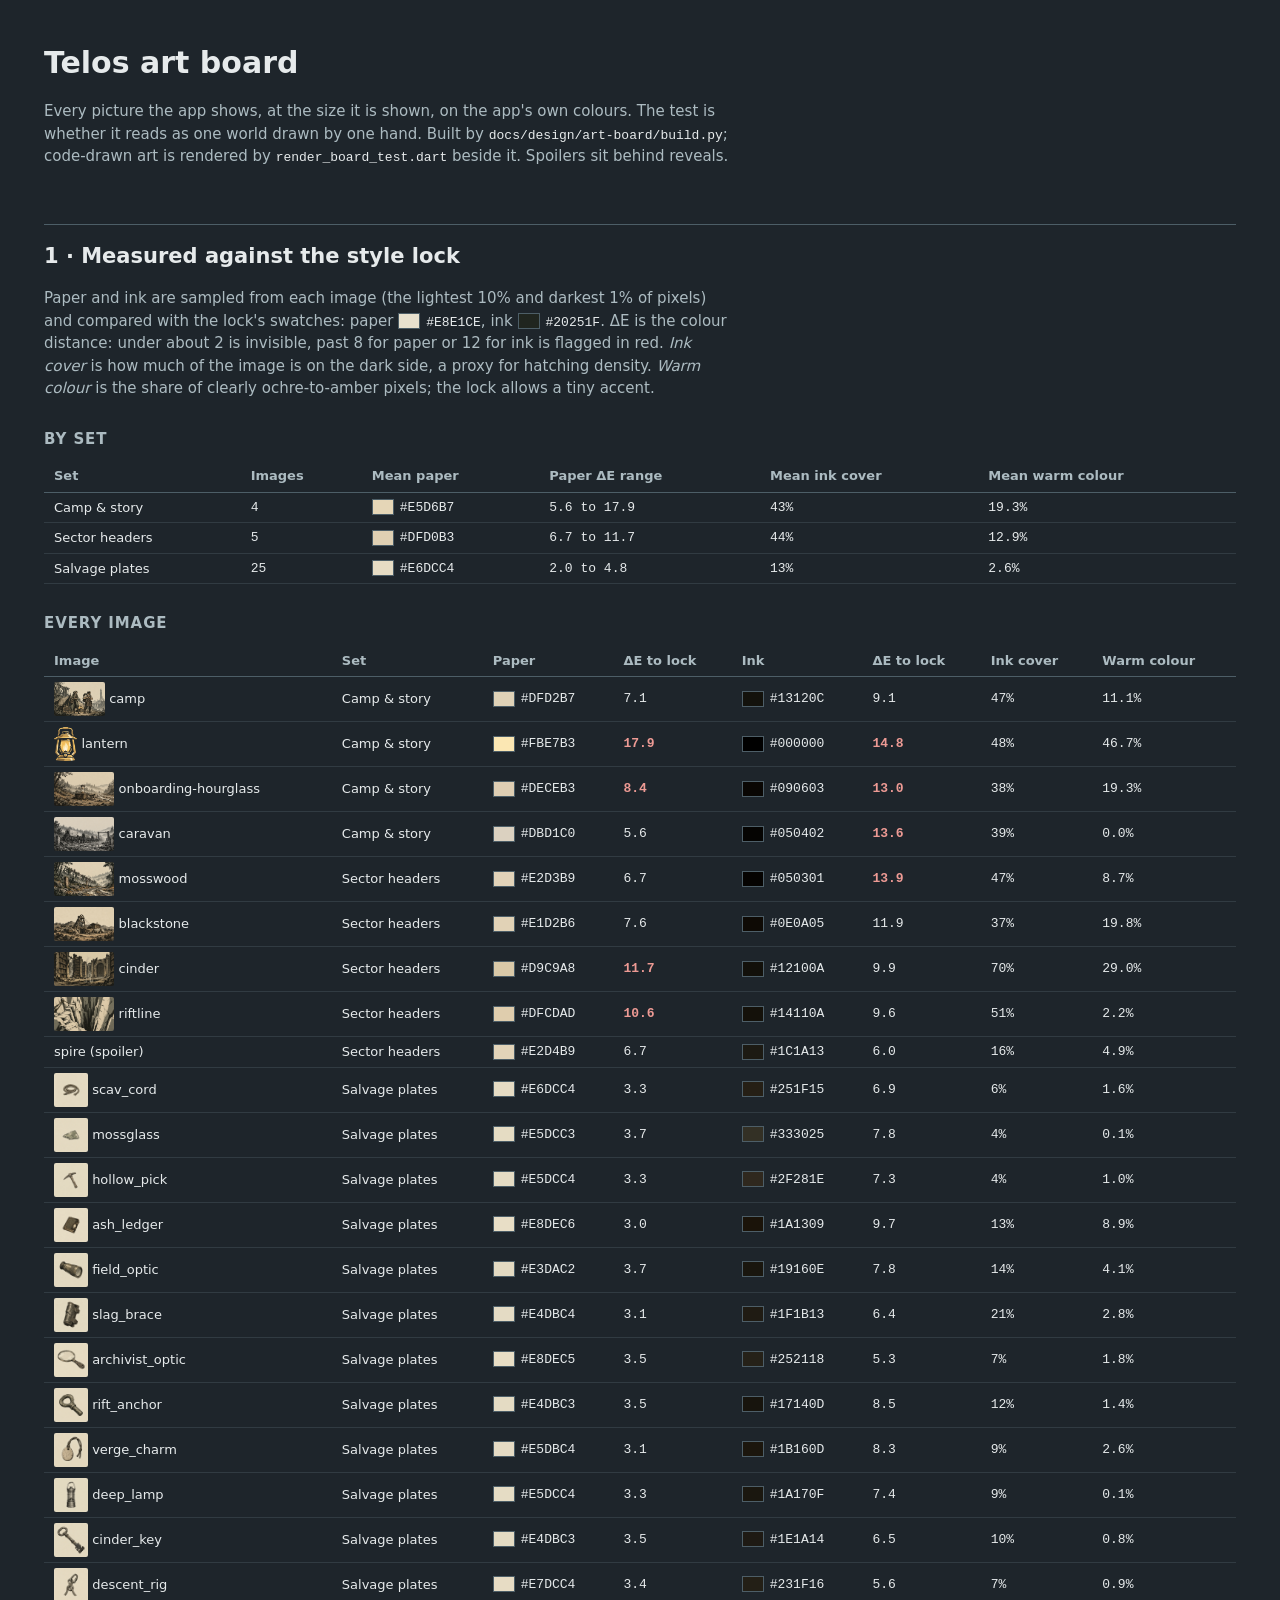
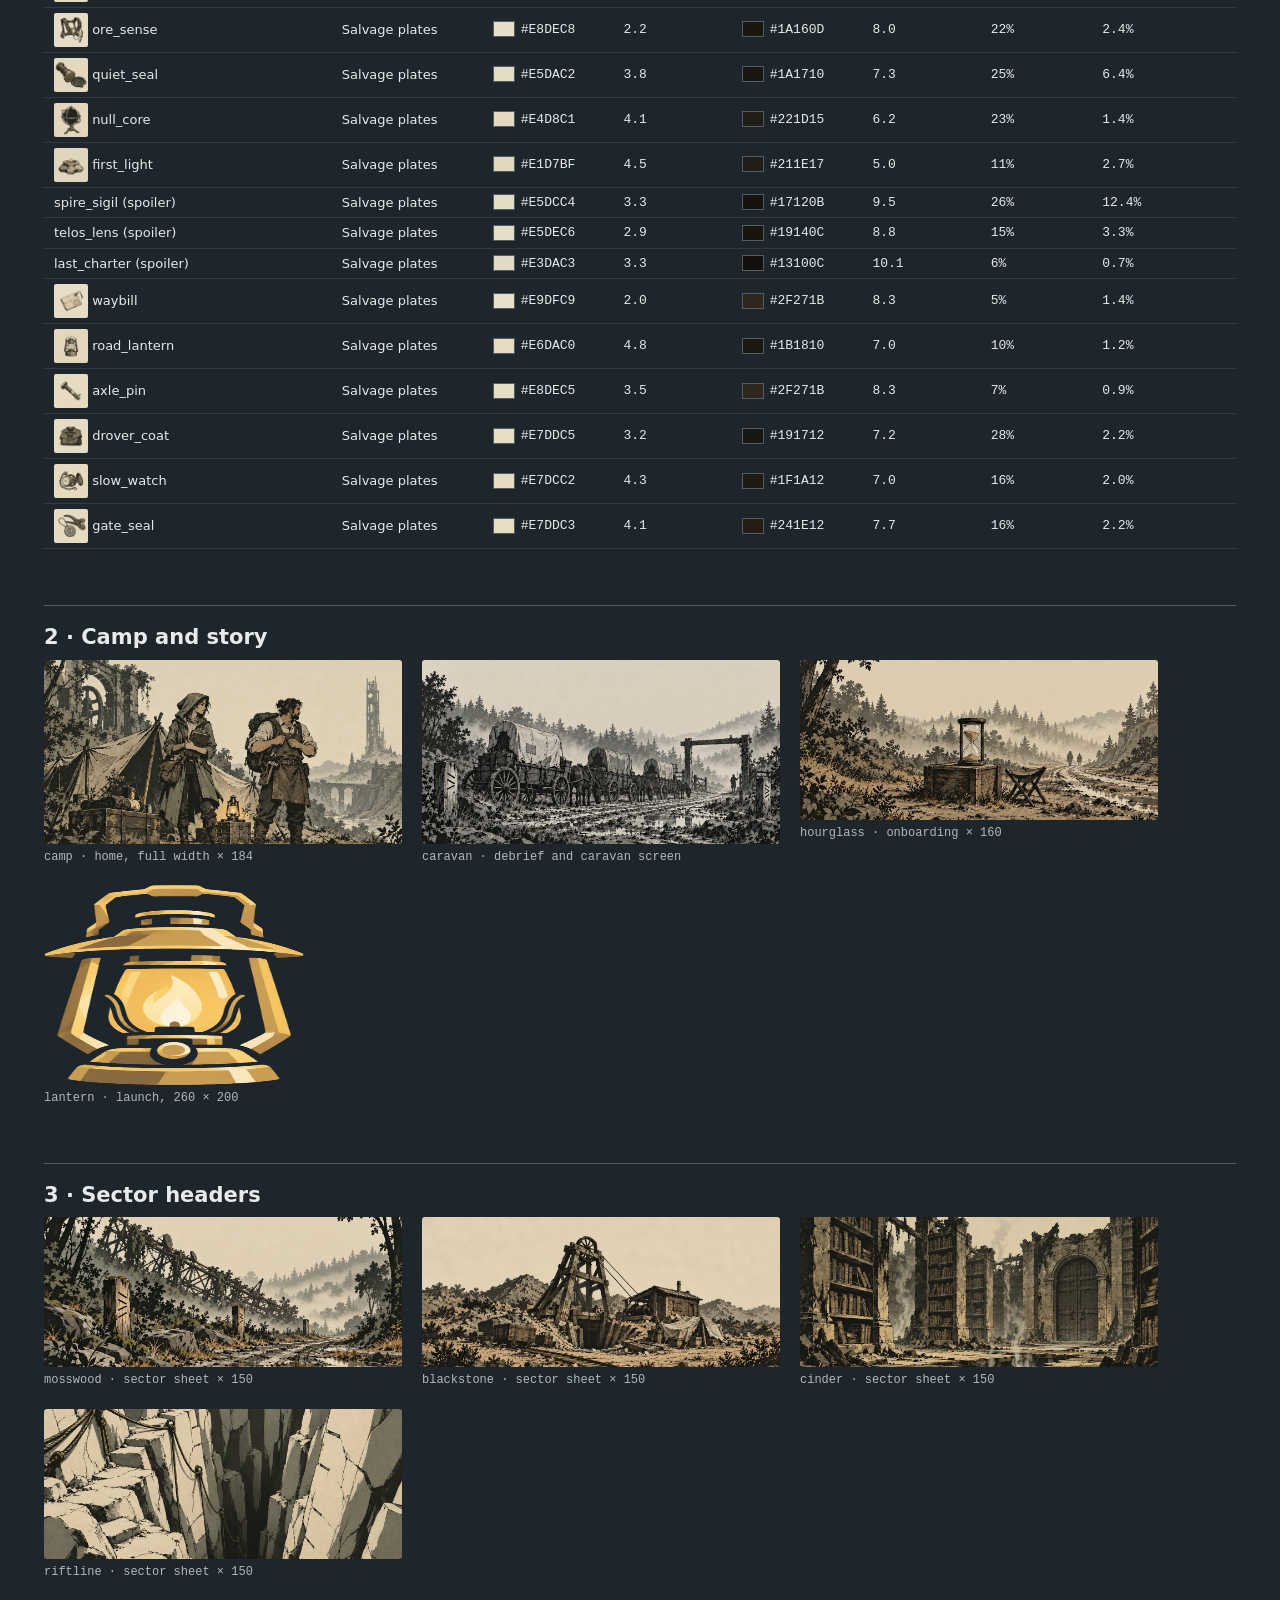
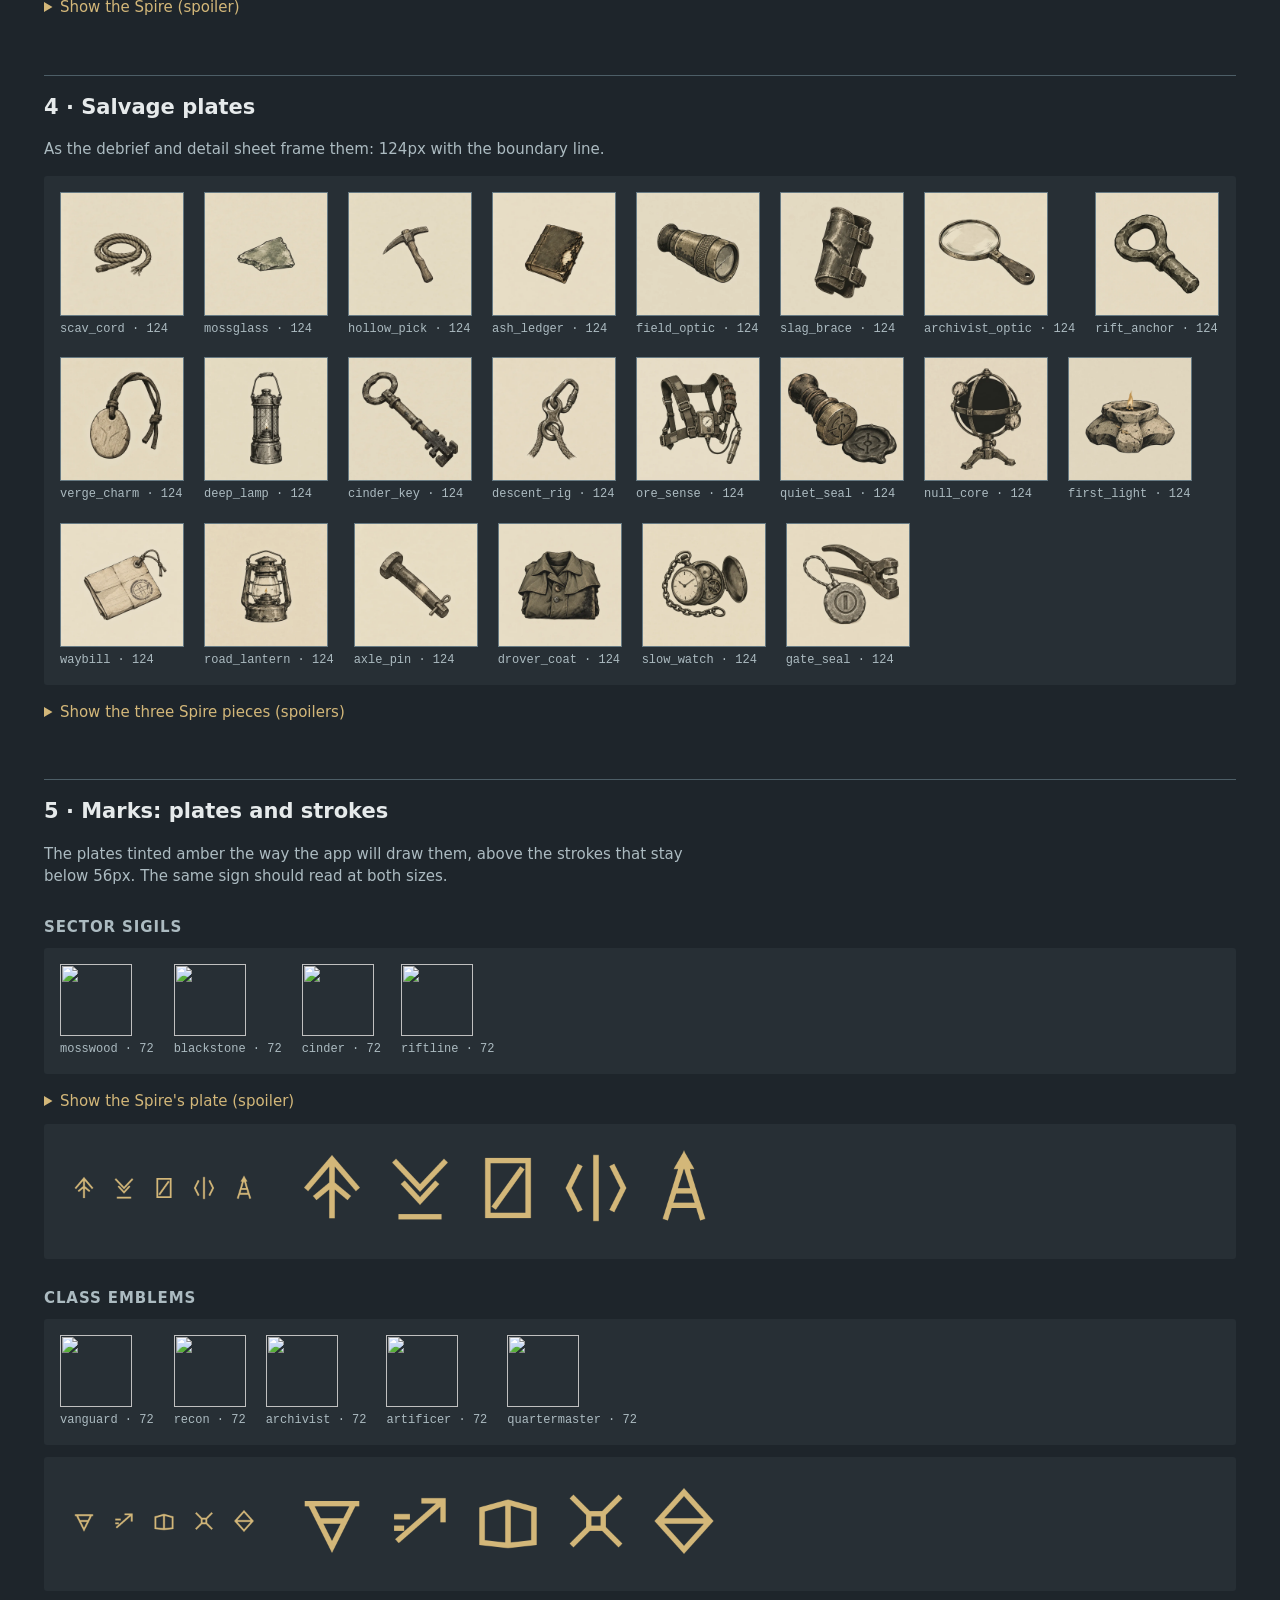
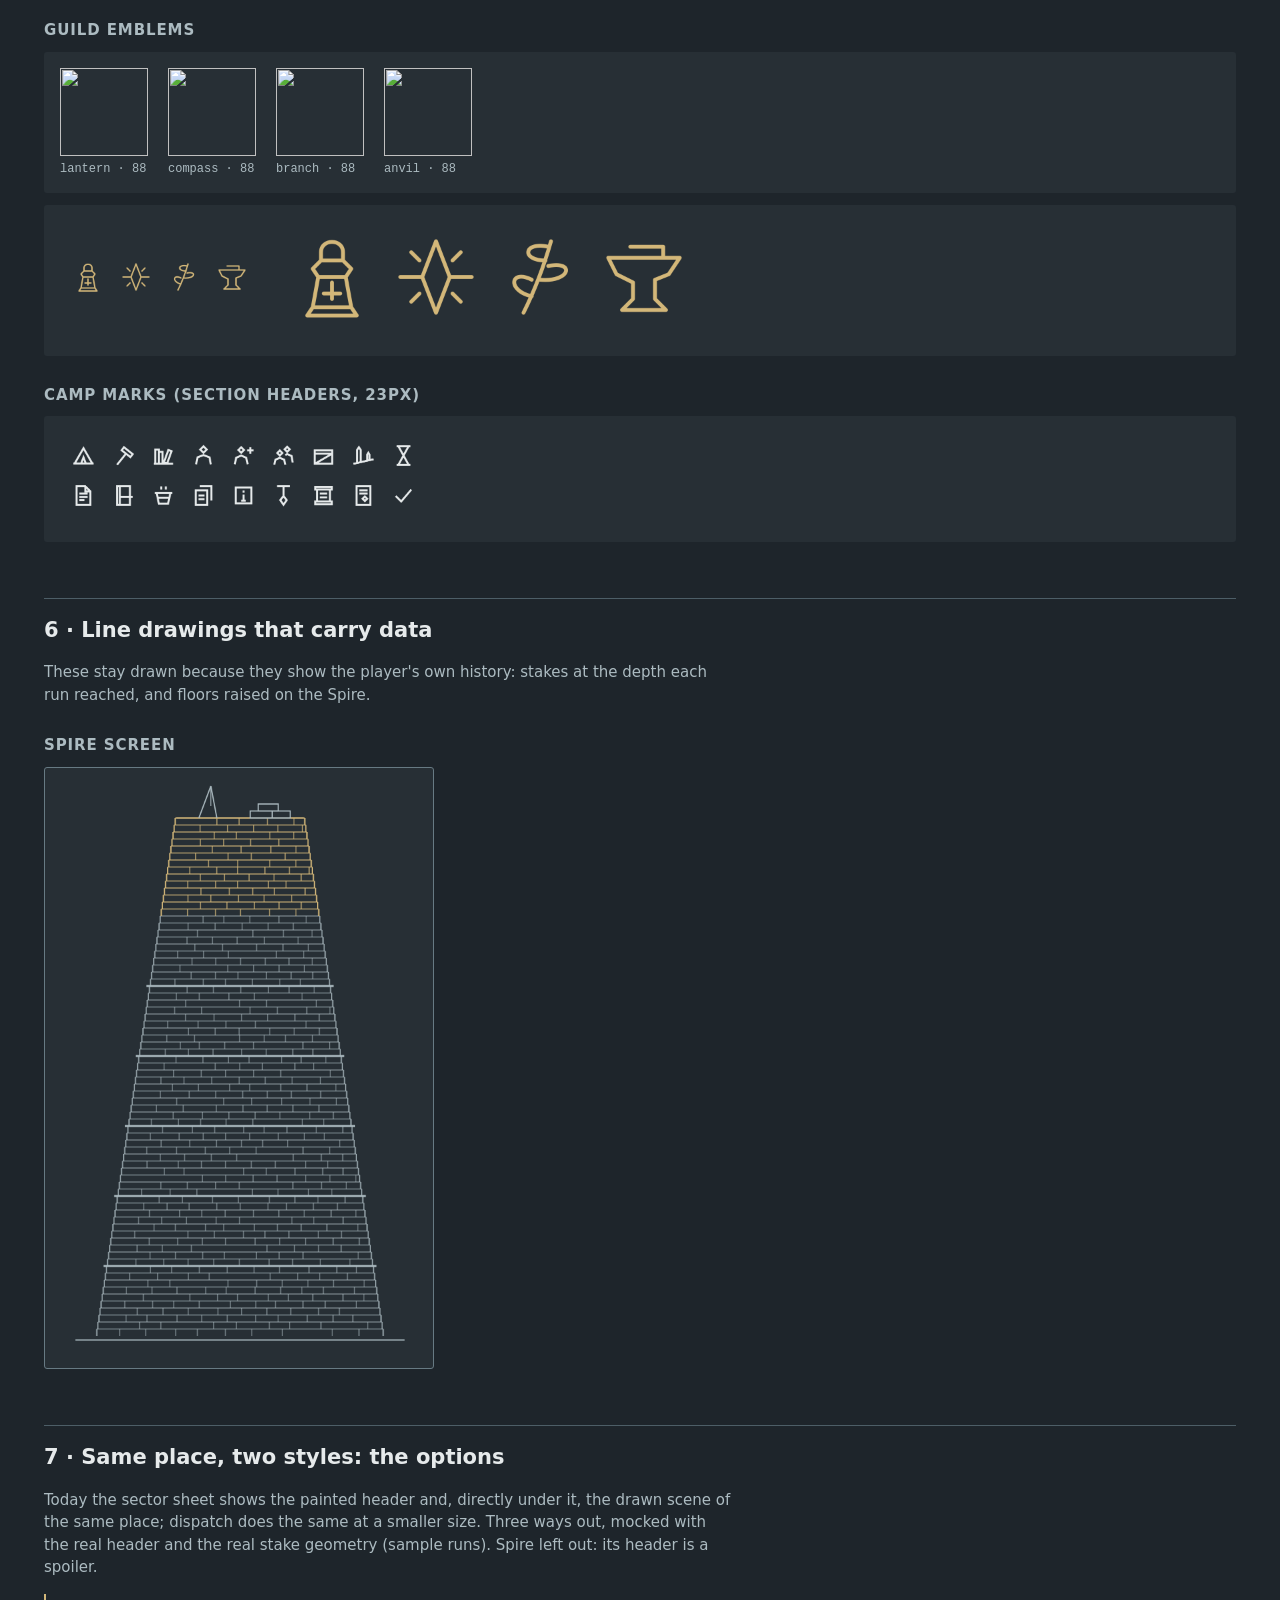
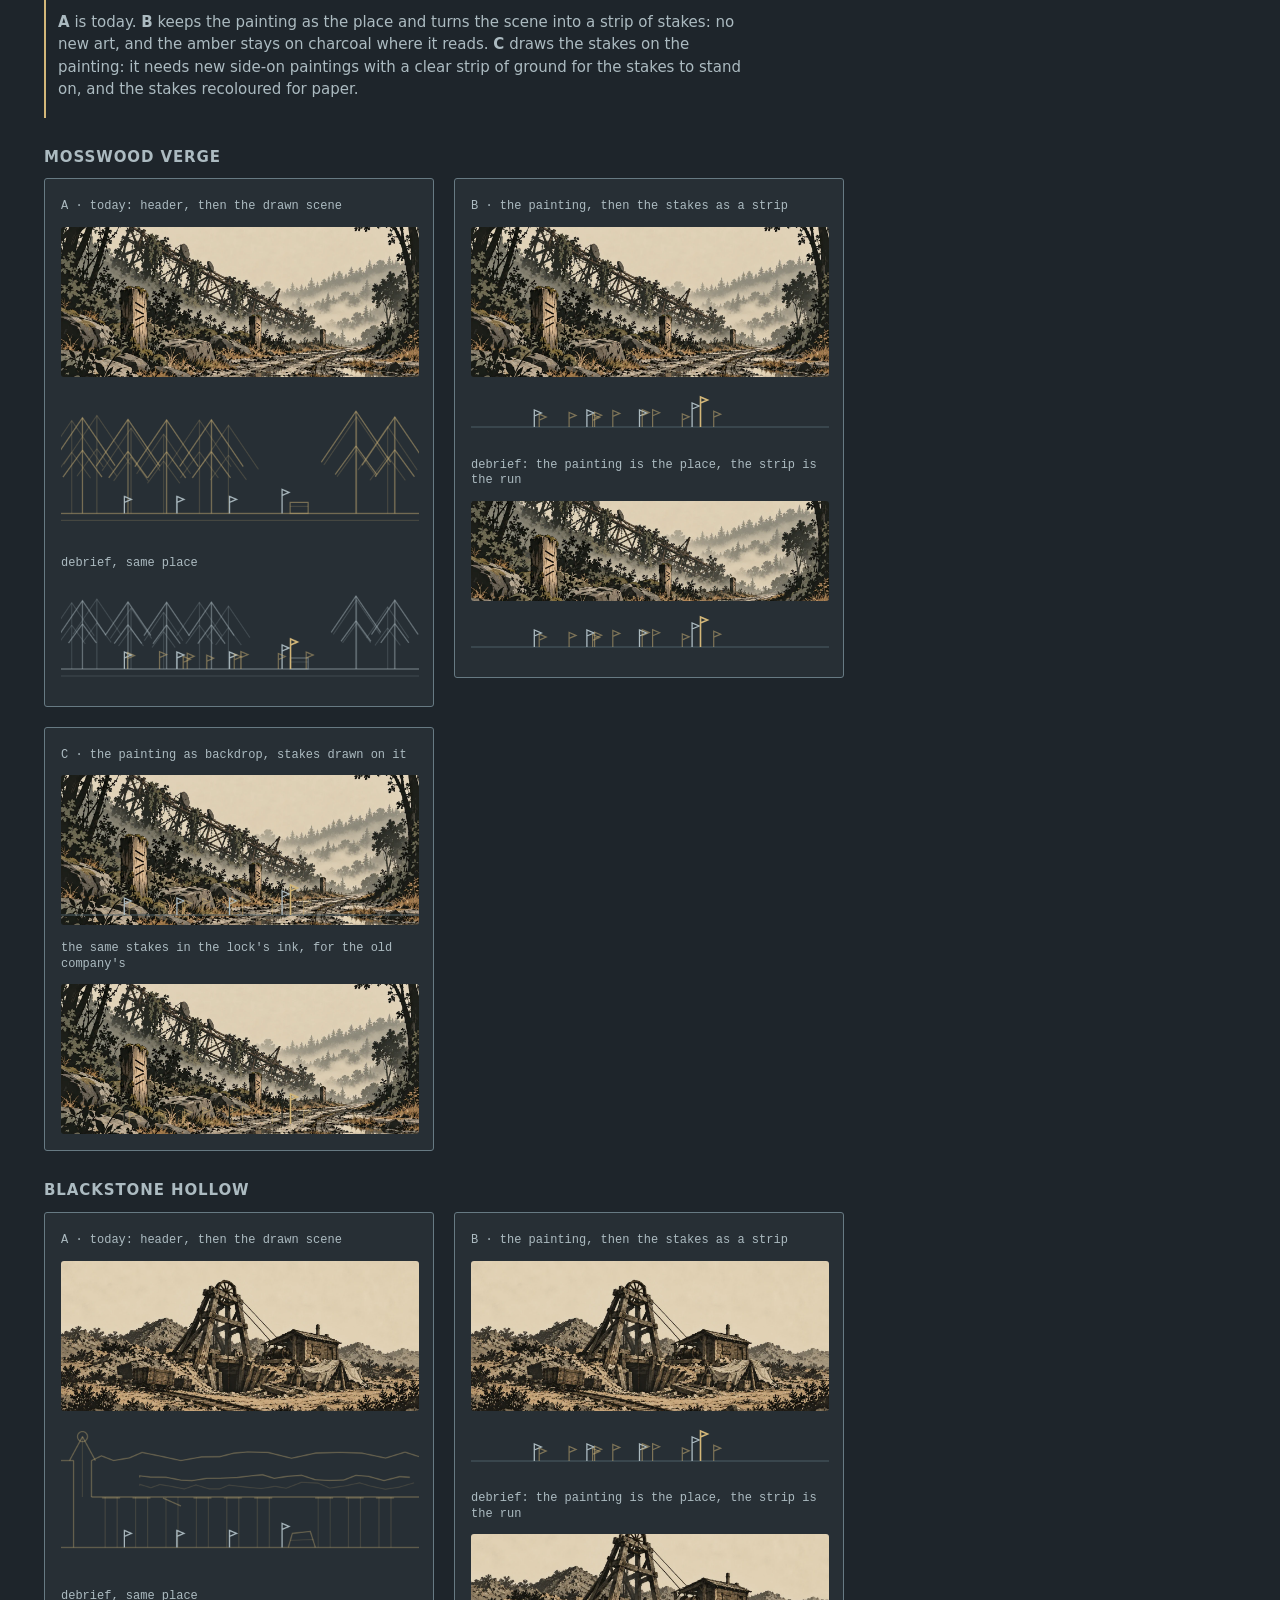
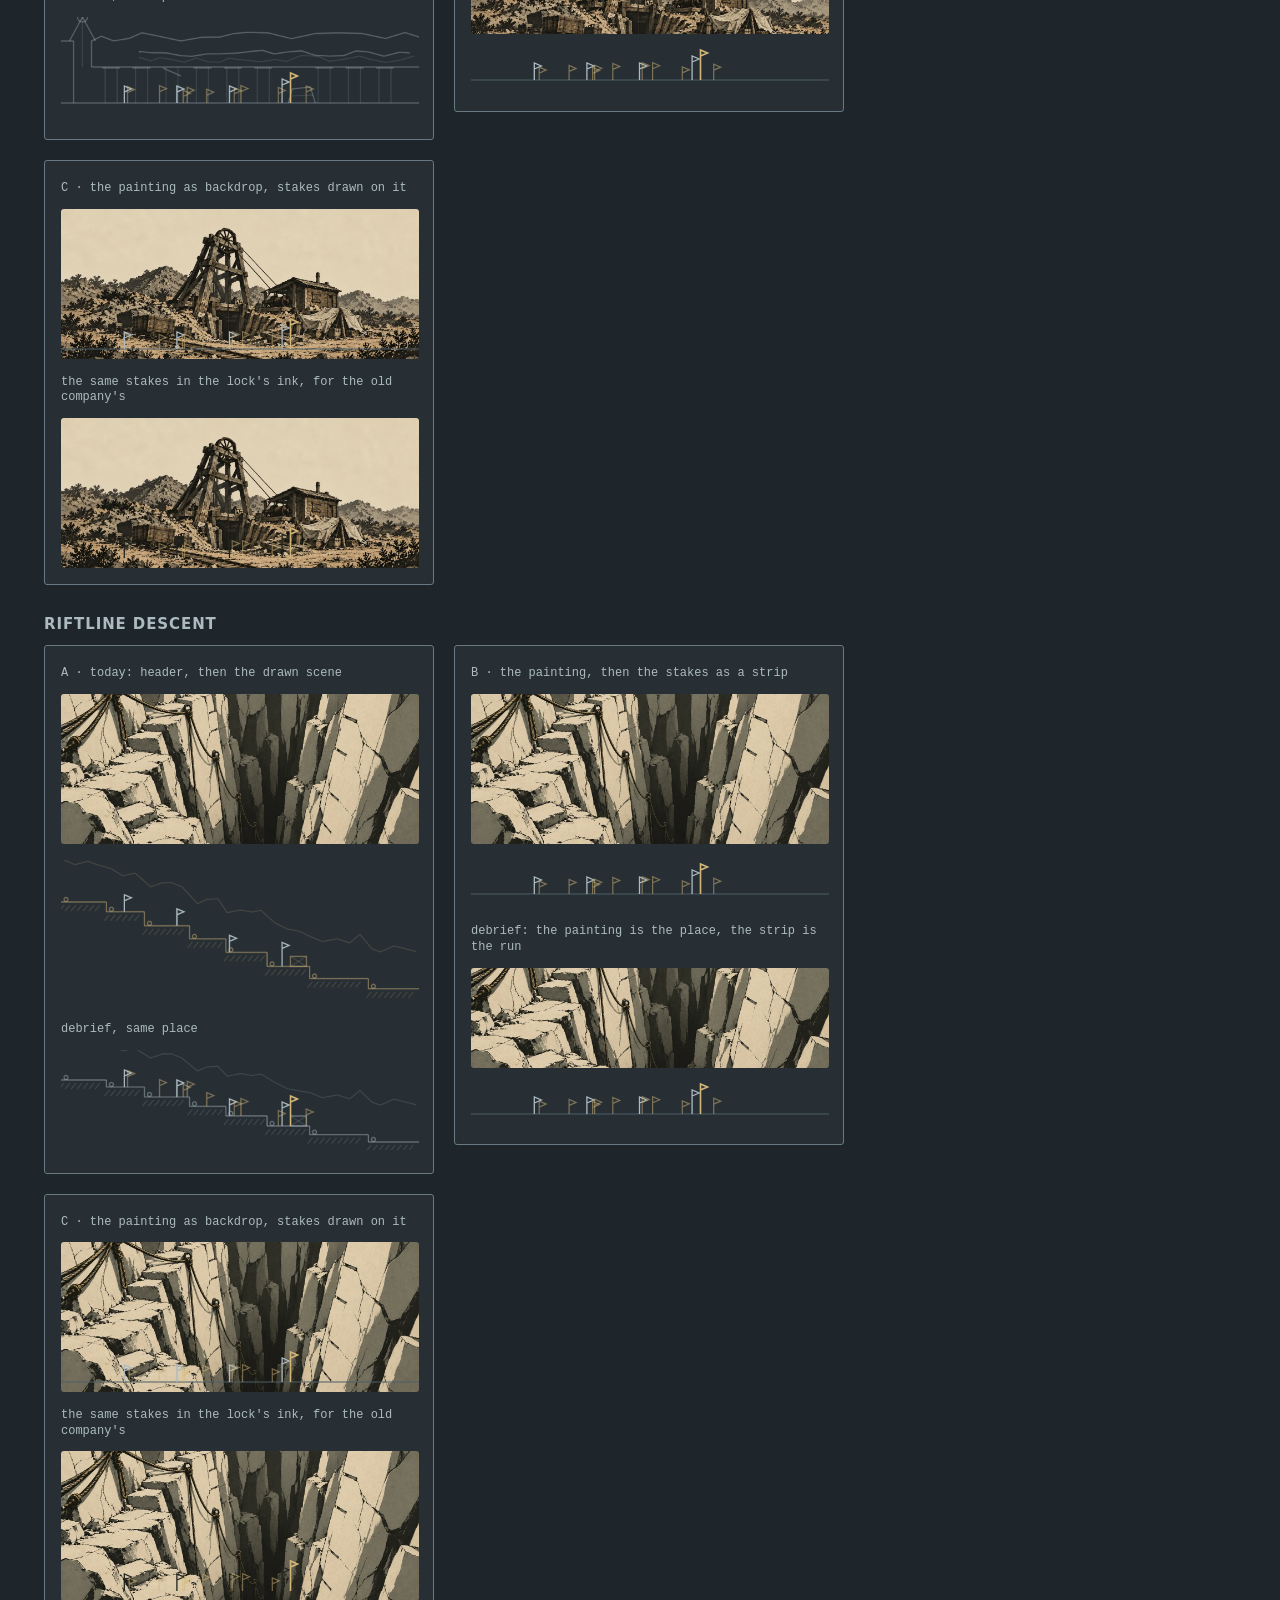
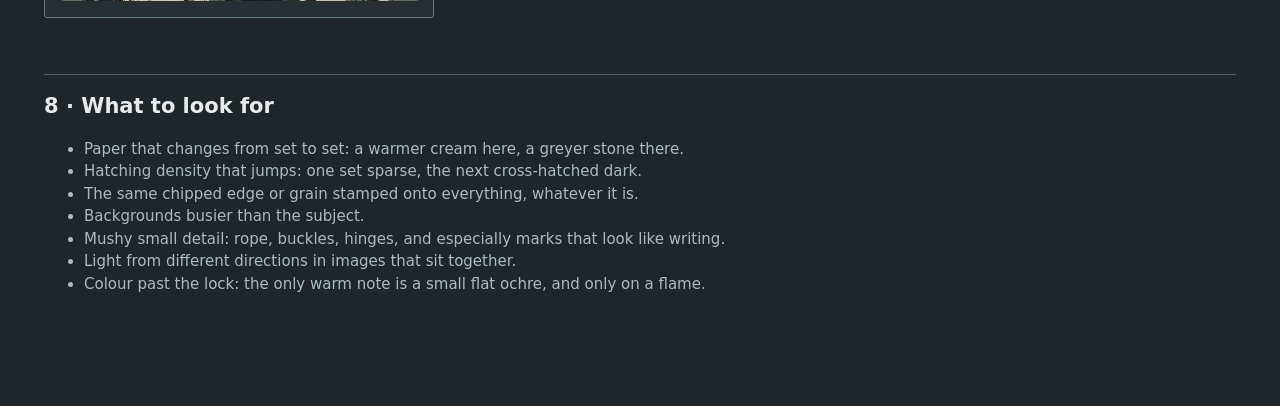
==== docs/design/art-board/index.html @ 71d3496c "Add an art board: every picture at real size, measured against the lock docs/design/art-board/index." ====
<!doctype html>
<html lang="en"><head><meta charset="utf-8">
<meta name="viewport" content="width=device-width, initial-scale=1">
<title>Telos art board</title><style>
:root { color-scheme: dark; }
* { box-sizing: border-box; }
body { margin: 0; background: #1E252B; color: #E6EAEB;
  font: 15px/1.5 "IBM Plex Sans", system-ui, sans-serif; }
main { max-width: 1240px; margin: 0 auto; padding: 40px 24px 96px; }
h1 { font-size: 30px; margin: 0 0 8px; }
h2 { font-size: 21px; margin: 56px 0 6px; padding-top: 16px;
  border-top: 1px solid #4D5E67; }
h3 { font-size: 15px; margin: 28px 0 10px; color: #ACBBC1;
  text-transform: uppercase; letter-spacing: .06em; font-weight: 600; }
p, li { color: #ACBBC1; max-width: 72ch; }
code { font-family: "JetBrains Mono", ui-monospace, monospace; font-size: 13px;
  color: #E6EAEB; }
.grid { display: flex; flex-wrap: wrap; gap: 20px; align-items: flex-start; }
.cell { display: flex; flex-direction: column; gap: 6px; }
.cap { font: 12px/1.3 "JetBrains Mono", ui-monospace, monospace; color: #ACBBC1; }
.phone { width: 390px; background: #272F35; border: 1px solid #677A83;
  border-radius: 3px; padding: 16px; }
.phone .cap { margin: 4px 0 12px; }
.cover { display: block; width: 358px; object-fit: cover; border-radius: 3px; }
.frame { border: 1px solid #677A83; display: block; }
.stack { position: relative; width: 358px; }
.stack .overlay { position: absolute; left: 0; bottom: 0; }
.on-card { background: #272F35; padding: 16px; border-radius: 3px; }
table { border-collapse: collapse; width: 100%; font-size: 13px; }
th { text-align: left; color: #ACBBC1; font-weight: 600; padding: 6px 10px;
  border-bottom: 1px solid #4D5E67; }
td { padding: 5px 10px; border-bottom: 1px solid #313B42;
  font-family: "JetBrains Mono", ui-monospace, monospace; vertical-align: middle; }
td.name { font-family: inherit; }
.sw { display: inline-block; width: 22px; height: 16px; vertical-align: middle;
  border: 1px solid #4D5E67; margin-right: 6px; }
.flag { color: #ED9A94; font-weight: 600; }
.thumb { height: 34px; vertical-align: middle; border-radius: 2px; }
details { margin-top: 16px; }
summary { cursor: pointer; color: #D3B779; }
.pair { display: flex; gap: 24px; flex-wrap: wrap; }
.note { border-left: 2px solid #D3B779; padding: 2px 0 2px 12px; margin: 12px 0; }
</style></head><body><main>
<h1>Telos art board</h1>
<p>Every picture the app shows, at the size it is shown, on the app's own colours.
The test is whether it reads as one world drawn by one hand. Built by
<code>docs/design/art-board/build.py</code>; code-drawn art is rendered by
<code>render_board_test.dart</code> beside it. Spoilers sit behind reveals.</p>

<h2>1 · Measured against the style lock</h2>
<p>Paper and ink are sampled from each image (the lightest 10% and darkest 1% of
pixels) and compared with the lock's swatches: paper
<span class="sw" style="background:#E8E1CE"></span><code>#E8E1CE</code>,
ink <span class="sw" style="background:#20251F"></span><code>#20251F</code>.
ΔE is the colour distance: under about 2 is invisible, past
8 for paper or 12 for ink is flagged in red. <em>Ink cover</em> is how much
of the image is on the dark side, a proxy for hatching density. <em>Warm colour</em> is the share
of clearly ochre-to-amber pixels; the lock allows a tiny accent.</p>
<h3>By set</h3>
<table><tr><th>Set</th><th>Images</th><th>Mean paper</th><th>Paper ΔE range</th><th>Mean ink cover</th><th>Mean warm colour</th></tr><tr><td class="name">Camp &amp; story</td><td>4</td><td><span class="sw" style="background:#E5D6B7"></span>#E5D6B7</td><td>5.6 to 17.9</td><td>43%</td><td>19.3%</td></tr><tr><td class="name">Sector headers</td><td>5</td><td><span class="sw" style="background:#DFD0B3"></span>#DFD0B3</td><td>6.7 to 11.7</td><td>44%</td><td>12.9%</td></tr><tr><td class="name">Salvage plates</td><td>25</td><td><span class="sw" style="background:#E6DCC4"></span>#E6DCC4</td><td>2.0 to 4.8</td><td>13%</td><td>2.6%</td></tr></table>
<h3>Every image</h3>
<table><tr><th>Image</th><th>Set</th><th>Paper</th><th>ΔE to lock</th><th>Ink</th><th>ΔE to lock</th><th>Ink cover</th><th>Warm colour</th></tr><tr><td class="name"><img src="../../../assets/art/camp.webp" height="34" class="thumb" alt="" loading="lazy"> camp</td><td class="name">Camp &amp; story</td><td><span class="sw" style="background:#DFD2B7"></span>#DFD2B7</td><td>7.1</td><td><span class="sw" style="background:#13120C"></span>#13120C</td><td>9.1</td><td>47%</td><td>11.1%</td></tr><tr><td class="name"><img src="../../../assets/art/lantern.webp" height="34" class="thumb" alt="" loading="lazy"> lantern</td><td class="name">Camp &amp; story</td><td><span class="sw" style="background:#FBE7B3"></span>#FBE7B3</td><td class="flag">17.9</td><td><span class="sw" style="background:#000000"></span>#000000</td><td class="flag">14.8</td><td>48%</td><td>46.7%</td></tr><tr><td class="name"><img src="../../../assets/art/onboarding-hourglass.webp" height="34" class="thumb" alt="" loading="lazy"> onboarding-hourglass</td><td class="name">Camp &amp; story</td><td><span class="sw" style="background:#DECEB3"></span>#DECEB3</td><td class="flag">8.4</td><td><span class="sw" style="background:#090603"></span>#090603</td><td class="flag">13.0</td><td>38%</td><td>19.3%</td></tr><tr><td class="name"><img src="../../../assets/art/caravan.webp" height="34" class="thumb" alt="" loading="lazy"> caravan</td><td class="name">Camp &amp; story</td><td><span class="sw" style="background:#DBD1C0"></span>#DBD1C0</td><td>5.6</td><td><span class="sw" style="background:#050402"></span>#050402</td><td class="flag">13.6</td><td>39%</td><td>0.0%</td></tr><tr><td class="name"><img src="../../../assets/art/sectors/mosswood.webp" height="34" class="thumb" alt="" loading="lazy"> mosswood</td><td class="name">Sector headers</td><td><span class="sw" style="background:#E2D3B9"></span>#E2D3B9</td><td>6.7</td><td><span class="sw" style="background:#050301"></span>#050301</td><td class="flag">13.9</td><td>47%</td><td>8.7%</td></tr><tr><td class="name"><img src="../../../assets/art/sectors/blackstone.webp" height="34" class="thumb" alt="" loading="lazy"> blackstone</td><td class="name">Sector headers</td><td><span class="sw" style="background:#E1D2B6"></span>#E1D2B6</td><td>7.6</td><td><span class="sw" style="background:#0E0A05"></span>#0E0A05</td><td>11.9</td><td>37%</td><td>19.8%</td></tr><tr><td class="name"><img src="../../../assets/art/sectors/cinder.webp" height="34" class="thumb" alt="" loading="lazy"> cinder</td><td class="name">Sector headers</td><td><span class="sw" style="background:#D9C9A8"></span>#D9C9A8</td><td class="flag">11.7</td><td><span class="sw" style="background:#12100A"></span>#12100A</td><td>9.9</td><td>70%</td><td>29.0%</td></tr><tr><td class="name"><img src="../../../assets/art/sectors/riftline.webp" height="34" class="thumb" alt="" loading="lazy"> riftline</td><td class="name">Sector headers</td><td><span class="sw" style="background:#DFCDAD"></span>#DFCDAD</td><td class="flag">10.6</td><td><span class="sw" style="background:#14110A"></span>#14110A</td><td>9.6</td><td>51%</td><td>2.2%</td></tr><tr><td class="name"> spire (spoiler)</td><td class="name">Sector headers</td><td><span class="sw" style="background:#E2D4B9"></span>#E2D4B9</td><td>6.7</td><td><span class="sw" style="background:#1C1A13"></span>#1C1A13</td><td>6.0</td><td>16%</td><td>4.9%</td></tr><tr><td class="name"><img src="../../../assets/art/gear/scav_cord.webp" height="34" class="thumb" alt="" loading="lazy"> scav_cord</td><td class="name">Salvage plates</td><td><span class="sw" style="background:#E6DCC4"></span>#E6DCC4</td><td>3.3</td><td><span class="sw" style="background:#251F15"></span>#251F15</td><td>6.9</td><td>6%</td><td>1.6%</td></tr><tr><td class="name"><img src="../../../assets/art/gear/mossglass.webp" height="34" class="thumb" alt="" loading="lazy"> mossglass</td><td class="name">Salvage plates</td><td><span class="sw" style="background:#E5DCC3"></span>#E5DCC3</td><td>3.7</td><td><span class="sw" style="background:#333025"></span>#333025</td><td>7.8</td><td>4%</td><td>0.1%</td></tr><tr><td class="name"><img src="../../../assets/art/gear/hollow_pick.webp" height="34" class="thumb" alt="" loading="lazy"> hollow_pick</td><td class="name">Salvage plates</td><td><span class="sw" style="background:#E5DCC4"></span>#E5DCC4</td><td>3.3</td><td><span class="sw" style="background:#2F281E"></span>#2F281E</td><td>7.3</td><td>4%</td><td>1.0%</td></tr><tr><td class="name"><img src="../../../assets/art/gear/ash_ledger.webp" height="34" class="thumb" alt="" loading="lazy"> ash_ledger</td><td class="name">Salvage plates</td><td><span class="sw" style="background:#E8DEC6"></span>#E8DEC6</td><td>3.0</td><td><span class="sw" style="background:#1A1309"></span>#1A1309</td><td>9.7</td><td>13%</td><td>8.9%</td></tr><tr><td class="name"><img src="../../../assets/art/gear/field_optic.webp" height="34" class="thumb" alt="" loading="lazy"> field_optic</td><td class="name">Salvage plates</td><td><span class="sw" style="background:#E3DAC2"></span>#E3DAC2</td><td>3.7</td><td><span class="sw" style="background:#19160E"></span>#19160E</td><td>7.8</td><td>14%</td><td>4.1%</td></tr><tr><td class="name"><img src="../../../assets/art/gear/slag_brace.webp" height="34" class="thumb" alt="" loading="lazy"> slag_brace</td><td class="name">Salvage plates</td><td><span class="sw" style="background:#E4DBC4"></span>#E4DBC4</td><td>3.1</td><td><span class="sw" style="background:#1F1B13"></span>#1F1B13</td><td>6.4</td><td>21%</td><td>2.8%</td></tr><tr><td class="name"><img src="../../../assets/art/gear/archivist_optic.webp" height="34" class="thumb" alt="" loading="lazy"> archivist_optic</td><td class="name">Salvage plates</td><td><span class="sw" style="background:#E8DEC5"></span>#E8DEC5</td><td>3.5</td><td><span class="sw" style="background:#252118"></span>#252118</td><td>5.3</td><td>7%</td><td>1.8%</td></tr><tr><td class="name"><img src="../../../assets/art/gear/rift_anchor.webp" height="34" class="thumb" alt="" loading="lazy"> rift_anchor</td><td class="name">Salvage plates</td><td><span class="sw" style="background:#E4DBC3"></span>#E4DBC3</td><td>3.5</td><td><span class="sw" style="background:#17140D"></span>#17140D</td><td>8.5</td><td>12%</td><td>1.4%</td></tr><tr><td class="name"><img src="../../../assets/art/gear/verge_charm.webp" height="34" class="thumb" alt="" loading="lazy"> verge_charm</td><td class="name">Salvage plates</td><td><span class="sw" style="background:#E5DBC4"></span>#E5DBC4</td><td>3.1</td><td><span class="sw" style="background:#1B160D"></span>#1B160D</td><td>8.3</td><td>9%</td><td>2.6%</td></tr><tr><td class="name"><img src="../../../assets/art/gear/deep_lamp.webp" height="34" class="thumb" alt="" loading="lazy"> deep_lamp</td><td class="name">Salvage plates</td><td><span class="sw" style="background:#E5DCC4"></span>#E5DCC4</td><td>3.3</td><td><span class="sw" style="background:#1A170F"></span>#1A170F</td><td>7.4</td><td>9%</td><td>0.1%</td></tr><tr><td class="name"><img src="../../../assets/art/gear/cinder_key.webp" height="34" class="thumb" alt="" loading="lazy"> cinder_key</td><td class="name">Salvage plates</td><td><span class="sw" style="background:#E4DBC3"></span>#E4DBC3</td><td>3.5</td><td><span class="sw" style="background:#1E1A14"></span>#1E1A14</td><td>6.5</td><td>10%</td><td>0.8%</td></tr><tr><td class="name"><img src="../../../assets/art/gear/descent_rig.webp" height="34" class="thumb" alt="" loading="lazy"> descent_rig</td><td class="name">Salvage plates</td><td><span class="sw" style="background:#E7DCC4"></span>#E7DCC4</td><td>3.4</td><td><span class="sw" style="background:#231F16"></span>#231F16</td><td>5.6</td><td>7%</td><td>0.9%</td></tr><tr><td class="name"><img src="../../../assets/art/gear/ore_sense.webp" height="34" class="thumb" alt="" loading="lazy"> ore_sense</td><td class="name">Salvage plates</td><td><span class="sw" style="background:#E8DEC8"></span>#E8DEC8</td><td>2.2</td><td><span class="sw" style="background:#1A160D"></span>#1A160D</td><td>8.0</td><td>22%</td><td>2.4%</td></tr><tr><td class="name"><img src="../../../assets/art/gear/quiet_seal.webp" height="34" class="thumb" alt="" loading="lazy"> quiet_seal</td><td class="name">Salvage plates</td><td><span class="sw" style="background:#E5DAC2"></span>#E5DAC2</td><td>3.8</td><td><span class="sw" style="background:#1A1710"></span>#1A1710</td><td>7.3</td><td>25%</td><td>6.4%</td></tr><tr><td class="name"><img src="../../../assets/art/gear/null_core.webp" height="34" class="thumb" alt="" loading="lazy"> null_core</td><td class="name">Salvage plates</td><td><span class="sw" style="background:#E4D8C1"></span>#E4D8C1</td><td>4.1</td><td><span class="sw" style="background:#221D15"></span>#221D15</td><td>6.2</td><td>23%</td><td>1.4%</td></tr><tr><td class="name"><img src="../../../assets/art/gear/first_light.webp" height="34" class="thumb" alt="" loading="lazy"> first_light</td><td class="name">Salvage plates</td><td><span class="sw" style="background:#E1D7BF"></span>#E1D7BF</td><td>4.5</td><td><span class="sw" style="background:#211E17"></span>#211E17</td><td>5.0</td><td>11%</td><td>2.7%</td></tr><tr><td class="name"> spire_sigil (spoiler)</td><td class="name">Salvage plates</td><td><span class="sw" style="background:#E5DCC4"></span>#E5DCC4</td><td>3.3</td><td><span class="sw" style="background:#17120B"></span>#17120B</td><td>9.5</td><td>26%</td><td>12.4%</td></tr><tr><td class="name"> telos_lens (spoiler)</td><td class="name">Salvage plates</td><td><span class="sw" style="background:#E5DEC6"></span>#E5DEC6</td><td>2.9</td><td><span class="sw" style="background:#19140C"></span>#19140C</td><td>8.8</td><td>15%</td><td>3.3%</td></tr><tr><td class="name"> last_charter (spoiler)</td><td class="name">Salvage plates</td><td><span class="sw" style="background:#E3DAC3"></span>#E3DAC3</td><td>3.3</td><td><span class="sw" style="background:#13100C"></span>#13100C</td><td>10.1</td><td>6%</td><td>0.7%</td></tr><tr><td class="name"><img src="../../../assets/art/gear/waybill.webp" height="34" class="thumb" alt="" loading="lazy"> waybill</td><td class="name">Salvage plates</td><td><span class="sw" style="background:#E9DFC9"></span>#E9DFC9</td><td>2.0</td><td><span class="sw" style="background:#2F271B"></span>#2F271B</td><td>8.3</td><td>5%</td><td>1.4%</td></tr><tr><td class="name"><img src="../../../assets/art/gear/road_lantern.webp" height="34" class="thumb" alt="" loading="lazy"> road_lantern</td><td class="name">Salvage plates</td><td><span class="sw" style="background:#E6DAC0"></span>#E6DAC0</td><td>4.8</td><td><span class="sw" style="background:#1B1810"></span>#1B1810</td><td>7.0</td><td>10%</td><td>1.2%</td></tr><tr><td class="name"><img src="../../../assets/art/gear/axle_pin.webp" height="34" class="thumb" alt="" loading="lazy"> axle_pin</td><td class="name">Salvage plates</td><td><span class="sw" style="background:#E8DEC5"></span>#E8DEC5</td><td>3.5</td><td><span class="sw" style="background:#2F271B"></span>#2F271B</td><td>8.3</td><td>7%</td><td>0.9%</td></tr><tr><td class="name"><img src="../../../assets/art/gear/drover_coat.webp" height="34" class="thumb" alt="" loading="lazy"> drover_coat</td><td class="name">Salvage plates</td><td><span class="sw" style="background:#E7DDC5"></span>#E7DDC5</td><td>3.2</td><td><span class="sw" style="background:#191712"></span>#191712</td><td>7.2</td><td>28%</td><td>2.2%</td></tr><tr><td class="name"><img src="../../../assets/art/gear/slow_watch.webp" height="34" class="thumb" alt="" loading="lazy"> slow_watch</td><td class="name">Salvage plates</td><td><span class="sw" style="background:#E7DCC2"></span>#E7DCC2</td><td>4.3</td><td><span class="sw" style="background:#1F1A12"></span>#1F1A12</td><td>7.0</td><td>16%</td><td>2.0%</td></tr><tr><td class="name"><img src="../../../assets/art/gear/gate_seal.webp" height="34" class="thumb" alt="" loading="lazy"> gate_seal</td><td class="name">Salvage plates</td><td><span class="sw" style="background:#E7DDC3"></span>#E7DDC3</td><td>4.1</td><td><span class="sw" style="background:#241E12"></span>#241E12</td><td>7.7</td><td>16%</td><td>2.2%</td></tr></table>

<h2>2 · Camp and story</h2>
<div class="grid"><div class="cell"><img src="../../../assets/art/camp.webp" width="358" height="184" class="cover" alt="" loading="lazy"><div class="cap">camp · home, full width × 184</div></div><div class="cell"><img src="../../../assets/art/caravan.webp" width="358" height="184" class="cover" alt="" loading="lazy"><div class="cap">caravan · debrief and caravan screen</div></div><div class="cell"><img src="../../../assets/art/onboarding-hourglass.webp" width="358" height="160" class="cover" alt="" loading="lazy"><div class="cap">hourglass · onboarding × 160</div></div><div class="cell"><img src="../../../assets/art/lantern.webp" width="260" height="200" alt="" loading="lazy"><div class="cap">lantern · launch, 260 × 200</div></div></div>

<h2>3 · Sector headers</h2>
<div class="grid"><div class="cell"><img src="../../../assets/art/sectors/mosswood.webp" width="358" height="150" class="cover" alt="" loading="lazy"><div class="cap">mosswood · sector sheet × 150</div></div><div class="cell"><img src="../../../assets/art/sectors/blackstone.webp" width="358" height="150" class="cover" alt="" loading="lazy"><div class="cap">blackstone · sector sheet × 150</div></div><div class="cell"><img src="../../../assets/art/sectors/cinder.webp" width="358" height="150" class="cover" alt="" loading="lazy"><div class="cap">cinder · sector sheet × 150</div></div><div class="cell"><img src="../../../assets/art/sectors/riftline.webp" width="358" height="150" class="cover" alt="" loading="lazy"><div class="cap">riftline · sector sheet × 150</div></div></div>
<details><summary>Show the Spire (spoiler)</summary><div class="grid"><div class="cell"><img src="../../../assets/art/sectors/spire.webp" width="358" height="150" class="cover" alt="" loading="lazy"><div class="cap">spire · after unlock only</div></div></div></details>

<h2>4 · Salvage plates</h2>
<p>As the debrief and detail sheet frame them: 124px with the boundary line.</p>
<div class="grid on-card"><div class="cell"><img src="../../../assets/art/gear/scav_cord.webp" width="124" height="124" class="frame" alt="" loading="lazy"><div class="cap">scav_cord · 124</div></div><div class="cell"><img src="../../../assets/art/gear/mossglass.webp" width="124" height="124" class="frame" alt="" loading="lazy"><div class="cap">mossglass · 124</div></div><div class="cell"><img src="../../../assets/art/gear/hollow_pick.webp" width="124" height="124" class="frame" alt="" loading="lazy"><div class="cap">hollow_pick · 124</div></div><div class="cell"><img src="../../../assets/art/gear/ash_ledger.webp" width="124" height="124" class="frame" alt="" loading="lazy"><div class="cap">ash_ledger · 124</div></div><div class="cell"><img src="../../../assets/art/gear/field_optic.webp" width="124" height="124" class="frame" alt="" loading="lazy"><div class="cap">field_optic · 124</div></div><div class="cell"><img src="../../../assets/art/gear/slag_brace.webp" width="124" height="124" class="frame" alt="" loading="lazy"><div class="cap">slag_brace · 124</div></div><div class="cell"><img src="../../../assets/art/gear/archivist_optic.webp" width="124" height="124" class="frame" alt="" loading="lazy"><div class="cap">archivist_optic · 124</div></div><div class="cell"><img src="../../../assets/art/gear/rift_anchor.webp" width="124" height="124" class="frame" alt="" loading="lazy"><div class="cap">rift_anchor · 124</div></div><div class="cell"><img src="../../../assets/art/gear/verge_charm.webp" width="124" height="124" class="frame" alt="" loading="lazy"><div class="cap">verge_charm · 124</div></div><div class="cell"><img src="../../../assets/art/gear/deep_lamp.webp" width="124" height="124" class="frame" alt="" loading="lazy"><div class="cap">deep_lamp · 124</div></div><div class="cell"><img src="../../../assets/art/gear/cinder_key.webp" width="124" height="124" class="frame" alt="" loading="lazy"><div class="cap">cinder_key · 124</div></div><div class="cell"><img src="../../../assets/art/gear/descent_rig.webp" width="124" height="124" class="frame" alt="" loading="lazy"><div class="cap">descent_rig · 124</div></div><div class="cell"><img src="../../../assets/art/gear/ore_sense.webp" width="124" height="124" class="frame" alt="" loading="lazy"><div class="cap">ore_sense · 124</div></div><div class="cell"><img src="../../../assets/art/gear/quiet_seal.webp" width="124" height="124" class="frame" alt="" loading="lazy"><div class="cap">quiet_seal · 124</div></div><div class="cell"><img src="../../../assets/art/gear/null_core.webp" width="124" height="124" class="frame" alt="" loading="lazy"><div class="cap">null_core · 124</div></div><div class="cell"><img src="../../../assets/art/gear/first_light.webp" width="124" height="124" class="frame" alt="" loading="lazy"><div class="cap">first_light · 124</div></div><div class="cell"><img src="../../../assets/art/gear/waybill.webp" width="124" height="124" class="frame" alt="" loading="lazy"><div class="cap">waybill · 124</div></div><div class="cell"><img src="../../../assets/art/gear/road_lantern.webp" width="124" height="124" class="frame" alt="" loading="lazy"><div class="cap">road_lantern · 124</div></div><div class="cell"><img src="../../../assets/art/gear/axle_pin.webp" width="124" height="124" class="frame" alt="" loading="lazy"><div class="cap">axle_pin · 124</div></div><div class="cell"><img src="../../../assets/art/gear/drover_coat.webp" width="124" height="124" class="frame" alt="" loading="lazy"><div class="cap">drover_coat · 124</div></div><div class="cell"><img src="../../../assets/art/gear/slow_watch.webp" width="124" height="124" class="frame" alt="" loading="lazy"><div class="cap">slow_watch · 124</div></div><div class="cell"><img src="../../../assets/art/gear/gate_seal.webp" width="124" height="124" class="frame" alt="" loading="lazy"><div class="cap">gate_seal · 124</div></div></div>
<details><summary>Show the three Spire pieces (spoilers)</summary>
<div class="grid on-card"><div class="cell"><img src="../../../assets/art/gear/spire_sigil.webp" width="124" height="124" class="frame" alt="" loading="lazy"><div class="cap">spire_sigil · 124</div></div><div class="cell"><img src="../../../assets/art/gear/telos_lens.webp" width="124" height="124" class="frame" alt="" loading="lazy"><div class="cap">telos_lens · 124</div></div><div class="cell"><img src="../../../assets/art/gear/last_charter.webp" width="124" height="124" class="frame" alt="" loading="lazy"><div class="cap">last_charter · 124</div></div></div></details>

<h2>5 · Marks: plates and strokes</h2>
<p>The plates tinted amber the way the app will draw them, above the strokes that stay
below 56px. The same sign should read at both sizes.</p>
<h3>Sector sigils</h3>
<div class="grid on-card"><div class="cell"><img src="renders/marks/sectors-mosswood.png" width="72" height="72" alt="" loading="lazy"><div class="cap">mosswood · 72</div></div><div class="cell"><img src="renders/marks/sectors-blackstone.png" width="72" height="72" alt="" loading="lazy"><div class="cap">blackstone · 72</div></div><div class="cell"><img src="renders/marks/sectors-cinder.png" width="72" height="72" alt="" loading="lazy"><div class="cap">cinder · 72</div></div><div class="cell"><img src="renders/marks/sectors-riftline.png" width="72" height="72" alt="" loading="lazy"><div class="cap">riftline · 72</div></div></div>
<details><summary>Show the Spire's plate (spoiler)</summary><div class="grid on-card"><div class="cell"><img src="renders/marks/sectors-spire.png" width="72" height="72" alt="" loading="lazy"><div class="cap">spire · 72</div></div></div></details>
<div class="on-card" style="margin-top:12px"><img src="renders/strokes-sectors.png" width="688" height="96" alt="" loading="lazy"></div>
<h3>Class emblems</h3>
<div class="grid on-card"><div class="cell"><img src="renders/marks/classes-vanguard.png" width="72" height="72" alt="" loading="lazy"><div class="cap">vanguard · 72</div></div><div class="cell"><img src="renders/marks/classes-recon.png" width="72" height="72" alt="" loading="lazy"><div class="cap">recon · 72</div></div><div class="cell"><img src="renders/marks/classes-archivist.png" width="72" height="72" alt="" loading="lazy"><div class="cap">archivist · 72</div></div><div class="cell"><img src="renders/marks/classes-artificer.png" width="72" height="72" alt="" loading="lazy"><div class="cap">artificer · 72</div></div><div class="cell"><img src="renders/marks/classes-quartermaster.png" width="72" height="72" alt="" loading="lazy"><div class="cap">quartermaster · 72</div></div></div>
<div class="on-card" style="margin-top:12px"><img src="renders/strokes-classes.png" width="688" height="96" alt="" loading="lazy"></div>
<h3>Guild emblems</h3>
<div class="grid on-card"><div class="cell"><img src="renders/marks/guild-lantern.png" width="88" height="88" alt="" loading="lazy"><div class="cap">lantern · 88</div></div><div class="cell"><img src="renders/marks/guild-compass.png" width="88" height="88" alt="" loading="lazy"><div class="cap">compass · 88</div></div><div class="cell"><img src="renders/marks/guild-branch.png" width="88" height="88" alt="" loading="lazy"><div class="cap">branch · 88</div></div><div class="cell"><img src="renders/marks/guild-anvil.png" width="88" height="88" alt="" loading="lazy"><div class="cap">anvil · 88</div></div></div>
<div class="on-card" style="margin-top:12px"><img src="renders/strokes-guild.png" width="656" height="112" alt="" loading="lazy"></div>
<h3>Camp marks (section headers, 23px)</h3>
<div class="on-card"><img src="renders/strokes-camp.png" width="384" height="87" alt="" loading="lazy"></div>

<h2>6 · Line drawings that carry data</h2>
<p>These stay drawn because they show the player's own history: stakes at the depth each run
reached, and floors raised on the Spire.</p>
<h3>Spire screen</h3>
<div class="phone"><img src="renders/spire-drawing.png" width="358" height="562" alt="" loading="lazy"></div>

<h2>7 · Same place, two styles: the options</h2>
<p>Today the sector sheet shows the painted header and, directly under it, the drawn scene of the
same place; dispatch does the same at a smaller size. Three ways out, mocked with the real
header and the real stake geometry (sample runs). Spire left out: its header is a spoiler.</p>
<div class="note"><p><strong>A</strong> is today. <strong>B</strong> keeps the painting as the
place and turns the scene into a strip of stakes: no new art, and the amber stays on charcoal
where it reads. <strong>C</strong> draws the stakes on the painting: it needs new side-on
paintings with a clear strip of ground for the stakes to stand on, and the stakes recoloured
for paper.</p></div>
<h3>Mosswood Verge</h3><div class="grid"><div class="phone"><div class="cap">A · today: header, then the drawn scene</div><img src="../../../assets/art/sectors/mosswood.webp" width="358" height="150" class="cover" alt="" loading="lazy"><div style="height:16px"></div><img src="renders/scene-mosswood-sheet.png" width="358" height="140" alt="" loading="lazy"><div style="height:12px"></div><div class="cap">debrief, same place</div><img src="renders/scene-mosswood-debrief.png" width="358" height="100" alt="" loading="lazy"></div><div class="phone"><div class="cap">B · the painting, then the stakes as a strip</div><img src="../../../assets/art/sectors/mosswood.webp" width="358" height="150" class="cover" alt="" loading="lazy"><div style="height:10px"></div><svg class="overlay" width="358" height="48" viewBox="0 0 358 48"><line x1="0" y1="40" x2="358" y2="40" stroke="#4D5E67" stroke-width="1.2"/><path d="M63.3 40 L63.3 23 L70.3 26 L63.3 29" fill="none" stroke="#ACBBC1" stroke-width="1.3" stroke-opacity="1.0"/><path d="M115.9 40 L115.9 23 L122.9 26 L115.9 29" fill="none" stroke="#ACBBC1" stroke-width="1.3" stroke-opacity="1.0"/><path d="M168.5 40 L168.5 23 L175.5 26 L168.5 29" fill="none" stroke="#ACBBC1" stroke-width="1.3" stroke-opacity="1.0"/><path d="M221.1 40 L221.1 16 L228.1 19 L221.1 22" fill="none" stroke="#ACBBC1" stroke-width="1.3" stroke-opacity="1.0"/><path d="M68.2 40 L68.2 27.09490495645299 L75.2 30.09490495645299 L68.2 33.09490495645299" fill="none" stroke="#D3B779" stroke-width="1.2" stroke-opacity="0.5"/><path d="M98.1 40 L98.1 25.425874095208567 L105.1 28.425874095208567 L98.1 31.425874095208567" fill="none" stroke="#D3B779" stroke-width="1.2" stroke-opacity="0.5"/><path d="M121.6 40 L121.6 27.424976149139177 L128.6 30.424976149139177 L121.6 33.42497614913918" fill="none" stroke="#D3B779" stroke-width="1.2" stroke-opacity="0.5"/><path d="M123.6 40 L123.6 25.27043797291587 L130.6 28.27043797291587 L123.6 31.27043797291587" fill="none" stroke="#D3B779" stroke-width="1.2" stroke-opacity="0.5"/><path d="M141.8 40 L141.8 23.38079009169346 L148.8 26.38079009169346 L141.8 29.38079009169346" fill="none" stroke="#D3B779" stroke-width="1.2" stroke-opacity="0.5"/><path d="M171.2 40 L171.2 22.582341702535686 L178.2 25.582341702535686 L171.2 28.582341702535686" fill="none" stroke="#D3B779" stroke-width="1.2" stroke-opacity="0.5"/><path d="M181.6 40 L181.6 22.683010491811793 L188.6 25.683010491811793 L181.6 28.683010491811793" fill="none" stroke="#D3B779" stroke-width="1.2" stroke-opacity="0.5"/><path d="M211.3 40 L211.3 26.859811255421917 L218.3 29.859811255421917 L211.3 32.85981125542192" fill="none" stroke="#D3B779" stroke-width="1.2" stroke-opacity="0.5"/><path d="M242.7 40 L242.7 24.157042474918217 L249.7 27.157042474918217 L242.7 30.157042474918217" fill="none" stroke="#D3B779" stroke-width="1.2" stroke-opacity="0.5"/><path d="M229.5 40 L229.5 10 L236.5 13 L229.5 16" fill="none" stroke="#D3B779" stroke-width="1.6" stroke-opacity="1.0"/></svg><div style="height:12px"></div><div class="cap">debrief: the painting is the place, the strip is the run</div><img src="../../../assets/art/sectors/mosswood.webp" width="358" height="100" class="cover" alt="" loading="lazy"><div style="height:6px"></div><svg class="overlay" width="358" height="48" viewBox="0 0 358 48"><line x1="0" y1="40" x2="358" y2="40" stroke="#4D5E67" stroke-width="1.2"/><path d="M63.3 40 L63.3 23 L70.3 26 L63.3 29" fill="none" stroke="#ACBBC1" stroke-width="1.3" stroke-opacity="1.0"/><path d="M115.9 40 L115.9 23 L122.9 26 L115.9 29" fill="none" stroke="#ACBBC1" stroke-width="1.3" stroke-opacity="1.0"/><path d="M168.5 40 L168.5 23 L175.5 26 L168.5 29" fill="none" stroke="#ACBBC1" stroke-width="1.3" stroke-opacity="1.0"/><path d="M221.1 40 L221.1 16 L228.1 19 L221.1 22" fill="none" stroke="#ACBBC1" stroke-width="1.3" stroke-opacity="1.0"/><path d="M68.2 40 L68.2 27.09490495645299 L75.2 30.09490495645299 L68.2 33.09490495645299" fill="none" stroke="#D3B779" stroke-width="1.2" stroke-opacity="0.5"/><path d="M98.1 40 L98.1 25.425874095208567 L105.1 28.425874095208567 L98.1 31.425874095208567" fill="none" stroke="#D3B779" stroke-width="1.2" stroke-opacity="0.5"/><path d="M121.6 40 L121.6 27.424976149139177 L128.6 30.424976149139177 L121.6 33.42497614913918" fill="none" stroke="#D3B779" stroke-width="1.2" stroke-opacity="0.5"/><path d="M123.6 40 L123.6 25.27043797291587 L130.6 28.27043797291587 L123.6 31.27043797291587" fill="none" stroke="#D3B779" stroke-width="1.2" stroke-opacity="0.5"/><path d="M141.8 40 L141.8 23.38079009169346 L148.8 26.38079009169346 L141.8 29.38079009169346" fill="none" stroke="#D3B779" stroke-width="1.2" stroke-opacity="0.5"/><path d="M171.2 40 L171.2 22.582341702535686 L178.2 25.582341702535686 L171.2 28.582341702535686" fill="none" stroke="#D3B779" stroke-width="1.2" stroke-opacity="0.5"/><path d="M181.6 40 L181.6 22.683010491811793 L188.6 25.683010491811793 L181.6 28.683010491811793" fill="none" stroke="#D3B779" stroke-width="1.2" stroke-opacity="0.5"/><path d="M211.3 40 L211.3 26.859811255421917 L218.3 29.859811255421917 L211.3 32.85981125542192" fill="none" stroke="#D3B779" stroke-width="1.2" stroke-opacity="0.5"/><path d="M242.7 40 L242.7 24.157042474918217 L249.7 27.157042474918217 L242.7 30.157042474918217" fill="none" stroke="#D3B779" stroke-width="1.2" stroke-opacity="0.5"/><path d="M229.5 40 L229.5 10 L236.5 13 L229.5 16" fill="none" stroke="#D3B779" stroke-width="1.6" stroke-opacity="1.0"/></svg></div><div class="phone"><div class="cap">C · the painting as backdrop, stakes drawn on it</div><div class="stack"><img src="../../../assets/art/sectors/mosswood.webp" width="358" height="150" class="cover" alt="" loading="lazy"><svg class="overlay" width="358" height="150" viewBox="0 0 358 150"><line x1="0" y1="140" x2="358" y2="140" stroke="#4D5E67" stroke-width="1.2"/><path d="M63.3 140 L63.3 123 L70.3 126 L63.3 129" fill="none" stroke="#ACBBC1" stroke-width="1.3" stroke-opacity="1.0"/><path d="M115.9 140 L115.9 123 L122.9 126 L115.9 129" fill="none" stroke="#ACBBC1" stroke-width="1.3" stroke-opacity="1.0"/><path d="M168.5 140 L168.5 123 L175.5 126 L168.5 129" fill="none" stroke="#ACBBC1" stroke-width="1.3" stroke-opacity="1.0"/><path d="M221.1 140 L221.1 116 L228.1 119 L221.1 122" fill="none" stroke="#ACBBC1" stroke-width="1.3" stroke-opacity="1.0"/><path d="M68.2 140 L68.2 127.094904956453 L75.2 130.09490495645298 L68.2 133.09490495645298" fill="none" stroke="#D3B779" stroke-width="1.2" stroke-opacity="0.5"/><path d="M98.1 140 L98.1 125.42587409520857 L105.1 128.42587409520857 L98.1 131.42587409520857" fill="none" stroke="#D3B779" stroke-width="1.2" stroke-opacity="0.5"/><path d="M121.6 140 L121.6 127.42497614913917 L128.6 130.42497614913918 L121.6 133.42497614913918" fill="none" stroke="#D3B779" stroke-width="1.2" stroke-opacity="0.5"/><path d="M123.6 140 L123.6 125.27043797291587 L130.6 128.2704379729159 L123.6 131.2704379729159" fill="none" stroke="#D3B779" stroke-width="1.2" stroke-opacity="0.5"/><path d="M141.8 140 L141.8 123.38079009169346 L148.8 126.38079009169346 L141.8 129.38079009169346" fill="none" stroke="#D3B779" stroke-width="1.2" stroke-opacity="0.5"/><path d="M171.2 140 L171.2 122.58234170253569 L178.2 125.58234170253569 L171.2 128.5823417025357" fill="none" stroke="#D3B779" stroke-width="1.2" stroke-opacity="0.5"/><path d="M181.6 140 L181.6 122.68301049181179 L188.6 125.68301049181179 L181.6 128.68301049181179" fill="none" stroke="#D3B779" stroke-width="1.2" stroke-opacity="0.5"/><path d="M211.3 140 L211.3 126.85981125542192 L218.3 129.8598112554219 L211.3 132.8598112554219" fill="none" stroke="#D3B779" stroke-width="1.2" stroke-opacity="0.5"/><path d="M242.7 140 L242.7 124.15704247491821 L249.7 127.15704247491821 L242.7 130.15704247491823" fill="none" stroke="#D3B779" stroke-width="1.2" stroke-opacity="0.5"/><path d="M229.5 140 L229.5 110 L236.5 113 L229.5 116" fill="none" stroke="#D3B779" stroke-width="1.6" stroke-opacity="1.0"/></svg></div><div style="height:12px"></div><div class="cap">the same stakes in the lock's ink, for the old company's</div><div class="stack"><img src="../../../assets/art/sectors/mosswood.webp" width="358" height="150" class="cover" alt="" loading="lazy"><svg class="overlay" width="358" height="150" viewBox="0 0 358 150"><path d="M63.3 140 L63.3 123 L70.3 126 L63.3 129" fill="none" stroke="#20251F" stroke-width="1.3" stroke-opacity="1.0"/><path d="M115.9 140 L115.9 123 L122.9 126 L115.9 129" fill="none" stroke="#20251F" stroke-width="1.3" stroke-opacity="1.0"/><path d="M168.5 140 L168.5 123 L175.5 126 L168.5 129" fill="none" stroke="#20251F" stroke-width="1.3" stroke-opacity="1.0"/><path d="M221.1 140 L221.1 116 L228.1 119 L221.1 122" fill="none" stroke="#20251F" stroke-width="1.3" stroke-opacity="1.0"/><path d="M68.2 140 L68.2 127.094904956453 L75.2 130.09490495645298 L68.2 133.09490495645298" fill="none" stroke="#D3B779" stroke-width="1.2" stroke-opacity="0.5"/><path d="M98.1 140 L98.1 125.42587409520857 L105.1 128.42587409520857 L98.1 131.42587409520857" fill="none" stroke="#D3B779" stroke-width="1.2" stroke-opacity="0.5"/><path d="M121.6 140 L121.6 127.42497614913917 L128.6 130.42497614913918 L121.6 133.42497614913918" fill="none" stroke="#D3B779" stroke-width="1.2" stroke-opacity="0.5"/><path d="M123.6 140 L123.6 125.27043797291587 L130.6 128.2704379729159 L123.6 131.2704379729159" fill="none" stroke="#D3B779" stroke-width="1.2" stroke-opacity="0.5"/><path d="M141.8 140 L141.8 123.38079009169346 L148.8 126.38079009169346 L141.8 129.38079009169346" fill="none" stroke="#D3B779" stroke-width="1.2" stroke-opacity="0.5"/><path d="M171.2 140 L171.2 122.58234170253569 L178.2 125.58234170253569 L171.2 128.5823417025357" fill="none" stroke="#D3B779" stroke-width="1.2" stroke-opacity="0.5"/><path d="M181.6 140 L181.6 122.68301049181179 L188.6 125.68301049181179 L181.6 128.68301049181179" fill="none" stroke="#D3B779" stroke-width="1.2" stroke-opacity="0.5"/><path d="M211.3 140 L211.3 126.85981125542192 L218.3 129.8598112554219 L211.3 132.8598112554219" fill="none" stroke="#D3B779" stroke-width="1.2" stroke-opacity="0.5"/><path d="M242.7 140 L242.7 124.15704247491821 L249.7 127.15704247491821 L242.7 130.15704247491823" fill="none" stroke="#D3B779" stroke-width="1.2" stroke-opacity="0.5"/><path d="M229.5 140 L229.5 110 L236.5 113 L229.5 116" fill="none" stroke="#D3B779" stroke-width="1.6" stroke-opacity="1.0"/></svg></div></div></div>
<h3>Blackstone Hollow</h3><div class="grid"><div class="phone"><div class="cap">A · today: header, then the drawn scene</div><img src="../../../assets/art/sectors/blackstone.webp" width="358" height="150" class="cover" alt="" loading="lazy"><div style="height:16px"></div><img src="renders/scene-blackstone-sheet.png" width="358" height="140" alt="" loading="lazy"><div style="height:12px"></div><div class="cap">debrief, same place</div><img src="renders/scene-blackstone-debrief.png" width="358" height="100" alt="" loading="lazy"></div><div class="phone"><div class="cap">B · the painting, then the stakes as a strip</div><img src="../../../assets/art/sectors/blackstone.webp" width="358" height="150" class="cover" alt="" loading="lazy"><div style="height:10px"></div><svg class="overlay" width="358" height="48" viewBox="0 0 358 48"><line x1="0" y1="40" x2="358" y2="40" stroke="#4D5E67" stroke-width="1.2"/><path d="M63.3 40 L63.3 23 L70.3 26 L63.3 29" fill="none" stroke="#ACBBC1" stroke-width="1.3" stroke-opacity="1.0"/><path d="M115.9 40 L115.9 23 L122.9 26 L115.9 29" fill="none" stroke="#ACBBC1" stroke-width="1.3" stroke-opacity="1.0"/><path d="M168.5 40 L168.5 23 L175.5 26 L168.5 29" fill="none" stroke="#ACBBC1" stroke-width="1.3" stroke-opacity="1.0"/><path d="M221.1 40 L221.1 16 L228.1 19 L221.1 22" fill="none" stroke="#ACBBC1" stroke-width="1.3" stroke-opacity="1.0"/><path d="M68.2 40 L68.2 27.09490495645299 L75.2 30.09490495645299 L68.2 33.09490495645299" fill="none" stroke="#D3B779" stroke-width="1.2" stroke-opacity="0.5"/><path d="M98.1 40 L98.1 25.425874095208567 L105.1 28.425874095208567 L98.1 31.425874095208567" fill="none" stroke="#D3B779" stroke-width="1.2" stroke-opacity="0.5"/><path d="M121.6 40 L121.6 27.424976149139177 L128.6 30.424976149139177 L121.6 33.42497614913918" fill="none" stroke="#D3B779" stroke-width="1.2" stroke-opacity="0.5"/><path d="M123.6 40 L123.6 25.27043797291587 L130.6 28.27043797291587 L123.6 31.27043797291587" fill="none" stroke="#D3B779" stroke-width="1.2" stroke-opacity="0.5"/><path d="M141.8 40 L141.8 23.38079009169346 L148.8 26.38079009169346 L141.8 29.38079009169346" fill="none" stroke="#D3B779" stroke-width="1.2" stroke-opacity="0.5"/><path d="M171.2 40 L171.2 22.582341702535686 L178.2 25.582341702535686 L171.2 28.582341702535686" fill="none" stroke="#D3B779" stroke-width="1.2" stroke-opacity="0.5"/><path d="M181.6 40 L181.6 22.683010491811793 L188.6 25.683010491811793 L181.6 28.683010491811793" fill="none" stroke="#D3B779" stroke-width="1.2" stroke-opacity="0.5"/><path d="M211.3 40 L211.3 26.859811255421917 L218.3 29.859811255421917 L211.3 32.85981125542192" fill="none" stroke="#D3B779" stroke-width="1.2" stroke-opacity="0.5"/><path d="M242.7 40 L242.7 24.157042474918217 L249.7 27.157042474918217 L242.7 30.157042474918217" fill="none" stroke="#D3B779" stroke-width="1.2" stroke-opacity="0.5"/><path d="M229.5 40 L229.5 10 L236.5 13 L229.5 16" fill="none" stroke="#D3B779" stroke-width="1.6" stroke-opacity="1.0"/></svg><div style="height:12px"></div><div class="cap">debrief: the painting is the place, the strip is the run</div><img src="../../../assets/art/sectors/blackstone.webp" width="358" height="100" class="cover" alt="" loading="lazy"><div style="height:6px"></div><svg class="overlay" width="358" height="48" viewBox="0 0 358 48"><line x1="0" y1="40" x2="358" y2="40" stroke="#4D5E67" stroke-width="1.2"/><path d="M63.3 40 L63.3 23 L70.3 26 L63.3 29" fill="none" stroke="#ACBBC1" stroke-width="1.3" stroke-opacity="1.0"/><path d="M115.9 40 L115.9 23 L122.9 26 L115.9 29" fill="none" stroke="#ACBBC1" stroke-width="1.3" stroke-opacity="1.0"/><path d="M168.5 40 L168.5 23 L175.5 26 L168.5 29" fill="none" stroke="#ACBBC1" stroke-width="1.3" stroke-opacity="1.0"/><path d="M221.1 40 L221.1 16 L228.1 19 L221.1 22" fill="none" stroke="#ACBBC1" stroke-width="1.3" stroke-opacity="1.0"/><path d="M68.2 40 L68.2 27.09490495645299 L75.2 30.09490495645299 L68.2 33.09490495645299" fill="none" stroke="#D3B779" stroke-width="1.2" stroke-opacity="0.5"/><path d="M98.1 40 L98.1 25.425874095208567 L105.1 28.425874095208567 L98.1 31.425874095208567" fill="none" stroke="#D3B779" stroke-width="1.2" stroke-opacity="0.5"/><path d="M121.6 40 L121.6 27.424976149139177 L128.6 30.424976149139177 L121.6 33.42497614913918" fill="none" stroke="#D3B779" stroke-width="1.2" stroke-opacity="0.5"/><path d="M123.6 40 L123.6 25.27043797291587 L130.6 28.27043797291587 L123.6 31.27043797291587" fill="none" stroke="#D3B779" stroke-width="1.2" stroke-opacity="0.5"/><path d="M141.8 40 L141.8 23.38079009169346 L148.8 26.38079009169346 L141.8 29.38079009169346" fill="none" stroke="#D3B779" stroke-width="1.2" stroke-opacity="0.5"/><path d="M171.2 40 L171.2 22.582341702535686 L178.2 25.582341702535686 L171.2 28.582341702535686" fill="none" stroke="#D3B779" stroke-width="1.2" stroke-opacity="0.5"/><path d="M181.6 40 L181.6 22.683010491811793 L188.6 25.683010491811793 L181.6 28.683010491811793" fill="none" stroke="#D3B779" stroke-width="1.2" stroke-opacity="0.5"/><path d="M211.3 40 L211.3 26.859811255421917 L218.3 29.859811255421917 L211.3 32.85981125542192" fill="none" stroke="#D3B779" stroke-width="1.2" stroke-opacity="0.5"/><path d="M242.7 40 L242.7 24.157042474918217 L249.7 27.157042474918217 L242.7 30.157042474918217" fill="none" stroke="#D3B779" stroke-width="1.2" stroke-opacity="0.5"/><path d="M229.5 40 L229.5 10 L236.5 13 L229.5 16" fill="none" stroke="#D3B779" stroke-width="1.6" stroke-opacity="1.0"/></svg></div><div class="phone"><div class="cap">C · the painting as backdrop, stakes drawn on it</div><div class="stack"><img src="../../../assets/art/sectors/blackstone.webp" width="358" height="150" class="cover" alt="" loading="lazy"><svg class="overlay" width="358" height="150" viewBox="0 0 358 150"><line x1="0" y1="140" x2="358" y2="140" stroke="#4D5E67" stroke-width="1.2"/><path d="M63.3 140 L63.3 123 L70.3 126 L63.3 129" fill="none" stroke="#ACBBC1" stroke-width="1.3" stroke-opacity="1.0"/><path d="M115.9 140 L115.9 123 L122.9 126 L115.9 129" fill="none" stroke="#ACBBC1" stroke-width="1.3" stroke-opacity="1.0"/><path d="M168.5 140 L168.5 123 L175.5 126 L168.5 129" fill="none" stroke="#ACBBC1" stroke-width="1.3" stroke-opacity="1.0"/><path d="M221.1 140 L221.1 116 L228.1 119 L221.1 122" fill="none" stroke="#ACBBC1" stroke-width="1.3" stroke-opacity="1.0"/><path d="M68.2 140 L68.2 127.094904956453 L75.2 130.09490495645298 L68.2 133.09490495645298" fill="none" stroke="#D3B779" stroke-width="1.2" stroke-opacity="0.5"/><path d="M98.1 140 L98.1 125.42587409520857 L105.1 128.42587409520857 L98.1 131.42587409520857" fill="none" stroke="#D3B779" stroke-width="1.2" stroke-opacity="0.5"/><path d="M121.6 140 L121.6 127.42497614913917 L128.6 130.42497614913918 L121.6 133.42497614913918" fill="none" stroke="#D3B779" stroke-width="1.2" stroke-opacity="0.5"/><path d="M123.6 140 L123.6 125.27043797291587 L130.6 128.2704379729159 L123.6 131.2704379729159" fill="none" stroke="#D3B779" stroke-width="1.2" stroke-opacity="0.5"/><path d="M141.8 140 L141.8 123.38079009169346 L148.8 126.38079009169346 L141.8 129.38079009169346" fill="none" stroke="#D3B779" stroke-width="1.2" stroke-opacity="0.5"/><path d="M171.2 140 L171.2 122.58234170253569 L178.2 125.58234170253569 L171.2 128.5823417025357" fill="none" stroke="#D3B779" stroke-width="1.2" stroke-opacity="0.5"/><path d="M181.6 140 L181.6 122.68301049181179 L188.6 125.68301049181179 L181.6 128.68301049181179" fill="none" stroke="#D3B779" stroke-width="1.2" stroke-opacity="0.5"/><path d="M211.3 140 L211.3 126.85981125542192 L218.3 129.8598112554219 L211.3 132.8598112554219" fill="none" stroke="#D3B779" stroke-width="1.2" stroke-opacity="0.5"/><path d="M242.7 140 L242.7 124.15704247491821 L249.7 127.15704247491821 L242.7 130.15704247491823" fill="none" stroke="#D3B779" stroke-width="1.2" stroke-opacity="0.5"/><path d="M229.5 140 L229.5 110 L236.5 113 L229.5 116" fill="none" stroke="#D3B779" stroke-width="1.6" stroke-opacity="1.0"/></svg></div><div style="height:12px"></div><div class="cap">the same stakes in the lock's ink, for the old company's</div><div class="stack"><img src="../../../assets/art/sectors/blackstone.webp" width="358" height="150" class="cover" alt="" loading="lazy"><svg class="overlay" width="358" height="150" viewBox="0 0 358 150"><path d="M63.3 140 L63.3 123 L70.3 126 L63.3 129" fill="none" stroke="#20251F" stroke-width="1.3" stroke-opacity="1.0"/><path d="M115.9 140 L115.9 123 L122.9 126 L115.9 129" fill="none" stroke="#20251F" stroke-width="1.3" stroke-opacity="1.0"/><path d="M168.5 140 L168.5 123 L175.5 126 L168.5 129" fill="none" stroke="#20251F" stroke-width="1.3" stroke-opacity="1.0"/><path d="M221.1 140 L221.1 116 L228.1 119 L221.1 122" fill="none" stroke="#20251F" stroke-width="1.3" stroke-opacity="1.0"/><path d="M68.2 140 L68.2 127.094904956453 L75.2 130.09490495645298 L68.2 133.09490495645298" fill="none" stroke="#D3B779" stroke-width="1.2" stroke-opacity="0.5"/><path d="M98.1 140 L98.1 125.42587409520857 L105.1 128.42587409520857 L98.1 131.42587409520857" fill="none" stroke="#D3B779" stroke-width="1.2" stroke-opacity="0.5"/><path d="M121.6 140 L121.6 127.42497614913917 L128.6 130.42497614913918 L121.6 133.42497614913918" fill="none" stroke="#D3B779" stroke-width="1.2" stroke-opacity="0.5"/><path d="M123.6 140 L123.6 125.27043797291587 L130.6 128.2704379729159 L123.6 131.2704379729159" fill="none" stroke="#D3B779" stroke-width="1.2" stroke-opacity="0.5"/><path d="M141.8 140 L141.8 123.38079009169346 L148.8 126.38079009169346 L141.8 129.38079009169346" fill="none" stroke="#D3B779" stroke-width="1.2" stroke-opacity="0.5"/><path d="M171.2 140 L171.2 122.58234170253569 L178.2 125.58234170253569 L171.2 128.5823417025357" fill="none" stroke="#D3B779" stroke-width="1.2" stroke-opacity="0.5"/><path d="M181.6 140 L181.6 122.68301049181179 L188.6 125.68301049181179 L181.6 128.68301049181179" fill="none" stroke="#D3B779" stroke-width="1.2" stroke-opacity="0.5"/><path d="M211.3 140 L211.3 126.85981125542192 L218.3 129.8598112554219 L211.3 132.8598112554219" fill="none" stroke="#D3B779" stroke-width="1.2" stroke-opacity="0.5"/><path d="M242.7 140 L242.7 124.15704247491821 L249.7 127.15704247491821 L242.7 130.15704247491823" fill="none" stroke="#D3B779" stroke-width="1.2" stroke-opacity="0.5"/><path d="M229.5 140 L229.5 110 L236.5 113 L229.5 116" fill="none" stroke="#D3B779" stroke-width="1.6" stroke-opacity="1.0"/></svg></div></div></div>
<h3>Riftline Descent</h3><div class="grid"><div class="phone"><div class="cap">A · today: header, then the drawn scene</div><img src="../../../assets/art/sectors/riftline.webp" width="358" height="150" class="cover" alt="" loading="lazy"><div style="height:16px"></div><img src="renders/scene-riftline-sheet.png" width="358" height="140" alt="" loading="lazy"><div style="height:12px"></div><div class="cap">debrief, same place</div><img src="renders/scene-riftline-debrief.png" width="358" height="100" alt="" loading="lazy"></div><div class="phone"><div class="cap">B · the painting, then the stakes as a strip</div><img src="../../../assets/art/sectors/riftline.webp" width="358" height="150" class="cover" alt="" loading="lazy"><div style="height:10px"></div><svg class="overlay" width="358" height="48" viewBox="0 0 358 48"><line x1="0" y1="40" x2="358" y2="40" stroke="#4D5E67" stroke-width="1.2"/><path d="M63.3 40 L63.3 23 L70.3 26 L63.3 29" fill="none" stroke="#ACBBC1" stroke-width="1.3" stroke-opacity="1.0"/><path d="M115.9 40 L115.9 23 L122.9 26 L115.9 29" fill="none" stroke="#ACBBC1" stroke-width="1.3" stroke-opacity="1.0"/><path d="M168.5 40 L168.5 23 L175.5 26 L168.5 29" fill="none" stroke="#ACBBC1" stroke-width="1.3" stroke-opacity="1.0"/><path d="M221.1 40 L221.1 16 L228.1 19 L221.1 22" fill="none" stroke="#ACBBC1" stroke-width="1.3" stroke-opacity="1.0"/><path d="M68.2 40 L68.2 27.09490495645299 L75.2 30.09490495645299 L68.2 33.09490495645299" fill="none" stroke="#D3B779" stroke-width="1.2" stroke-opacity="0.5"/><path d="M98.1 40 L98.1 25.425874095208567 L105.1 28.425874095208567 L98.1 31.425874095208567" fill="none" stroke="#D3B779" stroke-width="1.2" stroke-opacity="0.5"/><path d="M121.6 40 L121.6 27.424976149139177 L128.6 30.424976149139177 L121.6 33.42497614913918" fill="none" stroke="#D3B779" stroke-width="1.2" stroke-opacity="0.5"/><path d="M123.6 40 L123.6 25.27043797291587 L130.6 28.27043797291587 L123.6 31.27043797291587" fill="none" stroke="#D3B779" stroke-width="1.2" stroke-opacity="0.5"/><path d="M141.8 40 L141.8 23.38079009169346 L148.8 26.38079009169346 L141.8 29.38079009169346" fill="none" stroke="#D3B779" stroke-width="1.2" stroke-opacity="0.5"/><path d="M171.2 40 L171.2 22.582341702535686 L178.2 25.582341702535686 L171.2 28.582341702535686" fill="none" stroke="#D3B779" stroke-width="1.2" stroke-opacity="0.5"/><path d="M181.6 40 L181.6 22.683010491811793 L188.6 25.683010491811793 L181.6 28.683010491811793" fill="none" stroke="#D3B779" stroke-width="1.2" stroke-opacity="0.5"/><path d="M211.3 40 L211.3 26.859811255421917 L218.3 29.859811255421917 L211.3 32.85981125542192" fill="none" stroke="#D3B779" stroke-width="1.2" stroke-opacity="0.5"/><path d="M242.7 40 L242.7 24.157042474918217 L249.7 27.157042474918217 L242.7 30.157042474918217" fill="none" stroke="#D3B779" stroke-width="1.2" stroke-opacity="0.5"/><path d="M229.5 40 L229.5 10 L236.5 13 L229.5 16" fill="none" stroke="#D3B779" stroke-width="1.6" stroke-opacity="1.0"/></svg><div style="height:12px"></div><div class="cap">debrief: the painting is the place, the strip is the run</div><img src="../../../assets/art/sectors/riftline.webp" width="358" height="100" class="cover" alt="" loading="lazy"><div style="height:6px"></div><svg class="overlay" width="358" height="48" viewBox="0 0 358 48"><line x1="0" y1="40" x2="358" y2="40" stroke="#4D5E67" stroke-width="1.2"/><path d="M63.3 40 L63.3 23 L70.3 26 L63.3 29" fill="none" stroke="#ACBBC1" stroke-width="1.3" stroke-opacity="1.0"/><path d="M115.9 40 L115.9 23 L122.9 26 L115.9 29" fill="none" stroke="#ACBBC1" stroke-width="1.3" stroke-opacity="1.0"/><path d="M168.5 40 L168.5 23 L175.5 26 L168.5 29" fill="none" stroke="#ACBBC1" stroke-width="1.3" stroke-opacity="1.0"/><path d="M221.1 40 L221.1 16 L228.1 19 L221.1 22" fill="none" stroke="#ACBBC1" stroke-width="1.3" stroke-opacity="1.0"/><path d="M68.2 40 L68.2 27.09490495645299 L75.2 30.09490495645299 L68.2 33.09490495645299" fill="none" stroke="#D3B779" stroke-width="1.2" stroke-opacity="0.5"/><path d="M98.1 40 L98.1 25.425874095208567 L105.1 28.425874095208567 L98.1 31.425874095208567" fill="none" stroke="#D3B779" stroke-width="1.2" stroke-opacity="0.5"/><path d="M121.6 40 L121.6 27.424976149139177 L128.6 30.424976149139177 L121.6 33.42497614913918" fill="none" stroke="#D3B779" stroke-width="1.2" stroke-opacity="0.5"/><path d="M123.6 40 L123.6 25.27043797291587 L130.6 28.27043797291587 L123.6 31.27043797291587" fill="none" stroke="#D3B779" stroke-width="1.2" stroke-opacity="0.5"/><path d="M141.8 40 L141.8 23.38079009169346 L148.8 26.38079009169346 L141.8 29.38079009169346" fill="none" stroke="#D3B779" stroke-width="1.2" stroke-opacity="0.5"/><path d="M171.2 40 L171.2 22.582341702535686 L178.2 25.582341702535686 L171.2 28.582341702535686" fill="none" stroke="#D3B779" stroke-width="1.2" stroke-opacity="0.5"/><path d="M181.6 40 L181.6 22.683010491811793 L188.6 25.683010491811793 L181.6 28.683010491811793" fill="none" stroke="#D3B779" stroke-width="1.2" stroke-opacity="0.5"/><path d="M211.3 40 L211.3 26.859811255421917 L218.3 29.859811255421917 L211.3 32.85981125542192" fill="none" stroke="#D3B779" stroke-width="1.2" stroke-opacity="0.5"/><path d="M242.7 40 L242.7 24.157042474918217 L249.7 27.157042474918217 L242.7 30.157042474918217" fill="none" stroke="#D3B779" stroke-width="1.2" stroke-opacity="0.5"/><path d="M229.5 40 L229.5 10 L236.5 13 L229.5 16" fill="none" stroke="#D3B779" stroke-width="1.6" stroke-opacity="1.0"/></svg></div><div class="phone"><div class="cap">C · the painting as backdrop, stakes drawn on it</div><div class="stack"><img src="../../../assets/art/sectors/riftline.webp" width="358" height="150" class="cover" alt="" loading="lazy"><svg class="overlay" width="358" height="150" viewBox="0 0 358 150"><line x1="0" y1="140" x2="358" y2="140" stroke="#4D5E67" stroke-width="1.2"/><path d="M63.3 140 L63.3 123 L70.3 126 L63.3 129" fill="none" stroke="#ACBBC1" stroke-width="1.3" stroke-opacity="1.0"/><path d="M115.9 140 L115.9 123 L122.9 126 L115.9 129" fill="none" stroke="#ACBBC1" stroke-width="1.3" stroke-opacity="1.0"/><path d="M168.5 140 L168.5 123 L175.5 126 L168.5 129" fill="none" stroke="#ACBBC1" stroke-width="1.3" stroke-opacity="1.0"/><path d="M221.1 140 L221.1 116 L228.1 119 L221.1 122" fill="none" stroke="#ACBBC1" stroke-width="1.3" stroke-opacity="1.0"/><path d="M68.2 140 L68.2 127.094904956453 L75.2 130.09490495645298 L68.2 133.09490495645298" fill="none" stroke="#D3B779" stroke-width="1.2" stroke-opacity="0.5"/><path d="M98.1 140 L98.1 125.42587409520857 L105.1 128.42587409520857 L98.1 131.42587409520857" fill="none" stroke="#D3B779" stroke-width="1.2" stroke-opacity="0.5"/><path d="M121.6 140 L121.6 127.42497614913917 L128.6 130.42497614913918 L121.6 133.42497614913918" fill="none" stroke="#D3B779" stroke-width="1.2" stroke-opacity="0.5"/><path d="M123.6 140 L123.6 125.27043797291587 L130.6 128.2704379729159 L123.6 131.2704379729159" fill="none" stroke="#D3B779" stroke-width="1.2" stroke-opacity="0.5"/><path d="M141.8 140 L141.8 123.38079009169346 L148.8 126.38079009169346 L141.8 129.38079009169346" fill="none" stroke="#D3B779" stroke-width="1.2" stroke-opacity="0.5"/><path d="M171.2 140 L171.2 122.58234170253569 L178.2 125.58234170253569 L171.2 128.5823417025357" fill="none" stroke="#D3B779" stroke-width="1.2" stroke-opacity="0.5"/><path d="M181.6 140 L181.6 122.68301049181179 L188.6 125.68301049181179 L181.6 128.68301049181179" fill="none" stroke="#D3B779" stroke-width="1.2" stroke-opacity="0.5"/><path d="M211.3 140 L211.3 126.85981125542192 L218.3 129.8598112554219 L211.3 132.8598112554219" fill="none" stroke="#D3B779" stroke-width="1.2" stroke-opacity="0.5"/><path d="M242.7 140 L242.7 124.15704247491821 L249.7 127.15704247491821 L242.7 130.15704247491823" fill="none" stroke="#D3B779" stroke-width="1.2" stroke-opacity="0.5"/><path d="M229.5 140 L229.5 110 L236.5 113 L229.5 116" fill="none" stroke="#D3B779" stroke-width="1.6" stroke-opacity="1.0"/></svg></div><div style="height:12px"></div><div class="cap">the same stakes in the lock's ink, for the old company's</div><div class="stack"><img src="../../../assets/art/sectors/riftline.webp" width="358" height="150" class="cover" alt="" loading="lazy"><svg class="overlay" width="358" height="150" viewBox="0 0 358 150"><path d="M63.3 140 L63.3 123 L70.3 126 L63.3 129" fill="none" stroke="#20251F" stroke-width="1.3" stroke-opacity="1.0"/><path d="M115.9 140 L115.9 123 L122.9 126 L115.9 129" fill="none" stroke="#20251F" stroke-width="1.3" stroke-opacity="1.0"/><path d="M168.5 140 L168.5 123 L175.5 126 L168.5 129" fill="none" stroke="#20251F" stroke-width="1.3" stroke-opacity="1.0"/><path d="M221.1 140 L221.1 116 L228.1 119 L221.1 122" fill="none" stroke="#20251F" stroke-width="1.3" stroke-opacity="1.0"/><path d="M68.2 140 L68.2 127.094904956453 L75.2 130.09490495645298 L68.2 133.09490495645298" fill="none" stroke="#D3B779" stroke-width="1.2" stroke-opacity="0.5"/><path d="M98.1 140 L98.1 125.42587409520857 L105.1 128.42587409520857 L98.1 131.42587409520857" fill="none" stroke="#D3B779" stroke-width="1.2" stroke-opacity="0.5"/><path d="M121.6 140 L121.6 127.42497614913917 L128.6 130.42497614913918 L121.6 133.42497614913918" fill="none" stroke="#D3B779" stroke-width="1.2" stroke-opacity="0.5"/><path d="M123.6 140 L123.6 125.27043797291587 L130.6 128.2704379729159 L123.6 131.2704379729159" fill="none" stroke="#D3B779" stroke-width="1.2" stroke-opacity="0.5"/><path d="M141.8 140 L141.8 123.38079009169346 L148.8 126.38079009169346 L141.8 129.38079009169346" fill="none" stroke="#D3B779" stroke-width="1.2" stroke-opacity="0.5"/><path d="M171.2 140 L171.2 122.58234170253569 L178.2 125.58234170253569 L171.2 128.5823417025357" fill="none" stroke="#D3B779" stroke-width="1.2" stroke-opacity="0.5"/><path d="M181.6 140 L181.6 122.68301049181179 L188.6 125.68301049181179 L181.6 128.68301049181179" fill="none" stroke="#D3B779" stroke-width="1.2" stroke-opacity="0.5"/><path d="M211.3 140 L211.3 126.85981125542192 L218.3 129.8598112554219 L211.3 132.8598112554219" fill="none" stroke="#D3B779" stroke-width="1.2" stroke-opacity="0.5"/><path d="M242.7 140 L242.7 124.15704247491821 L249.7 127.15704247491821 L242.7 130.15704247491823" fill="none" stroke="#D3B779" stroke-width="1.2" stroke-opacity="0.5"/><path d="M229.5 140 L229.5 110 L236.5 113 L229.5 116" fill="none" stroke="#D3B779" stroke-width="1.6" stroke-opacity="1.0"/></svg></div></div></div>

<h2>8 · What to look for</h2>
<ul>
<li>Paper that changes from set to set: a warmer cream here, a greyer stone there.</li>
<li>Hatching density that jumps: one set sparse, the next cross-hatched dark.</li>
<li>The same chipped edge or grain stamped onto everything, whatever it is.</li>
<li>Backgrounds busier than the subject.</li>
<li>Mushy small detail: rope, buckles, hinges, and especially marks that look like writing.</li>
<li>Light from different directions in images that sit together.</li>
<li>Colour past the lock: the only warm note is a small flat ochre, and only on a flame.</li>
</ul>
</main></body></html>
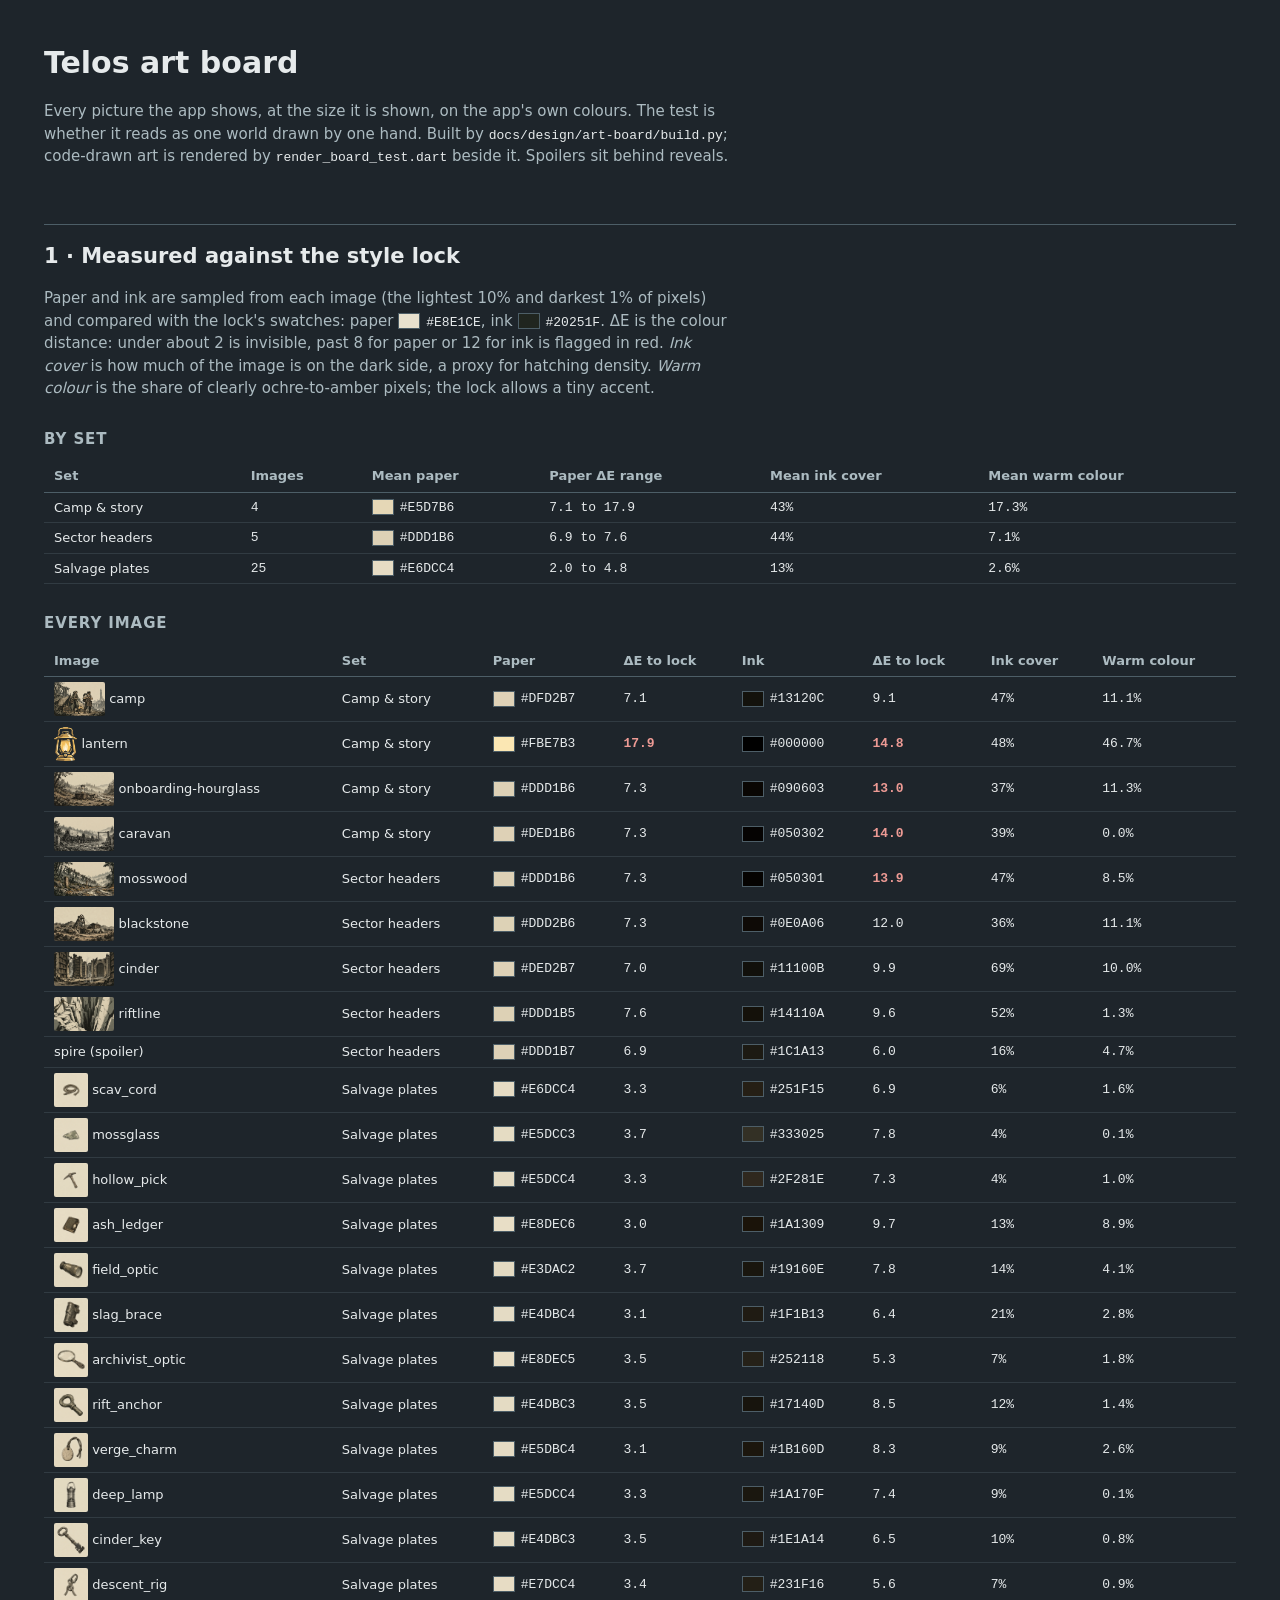
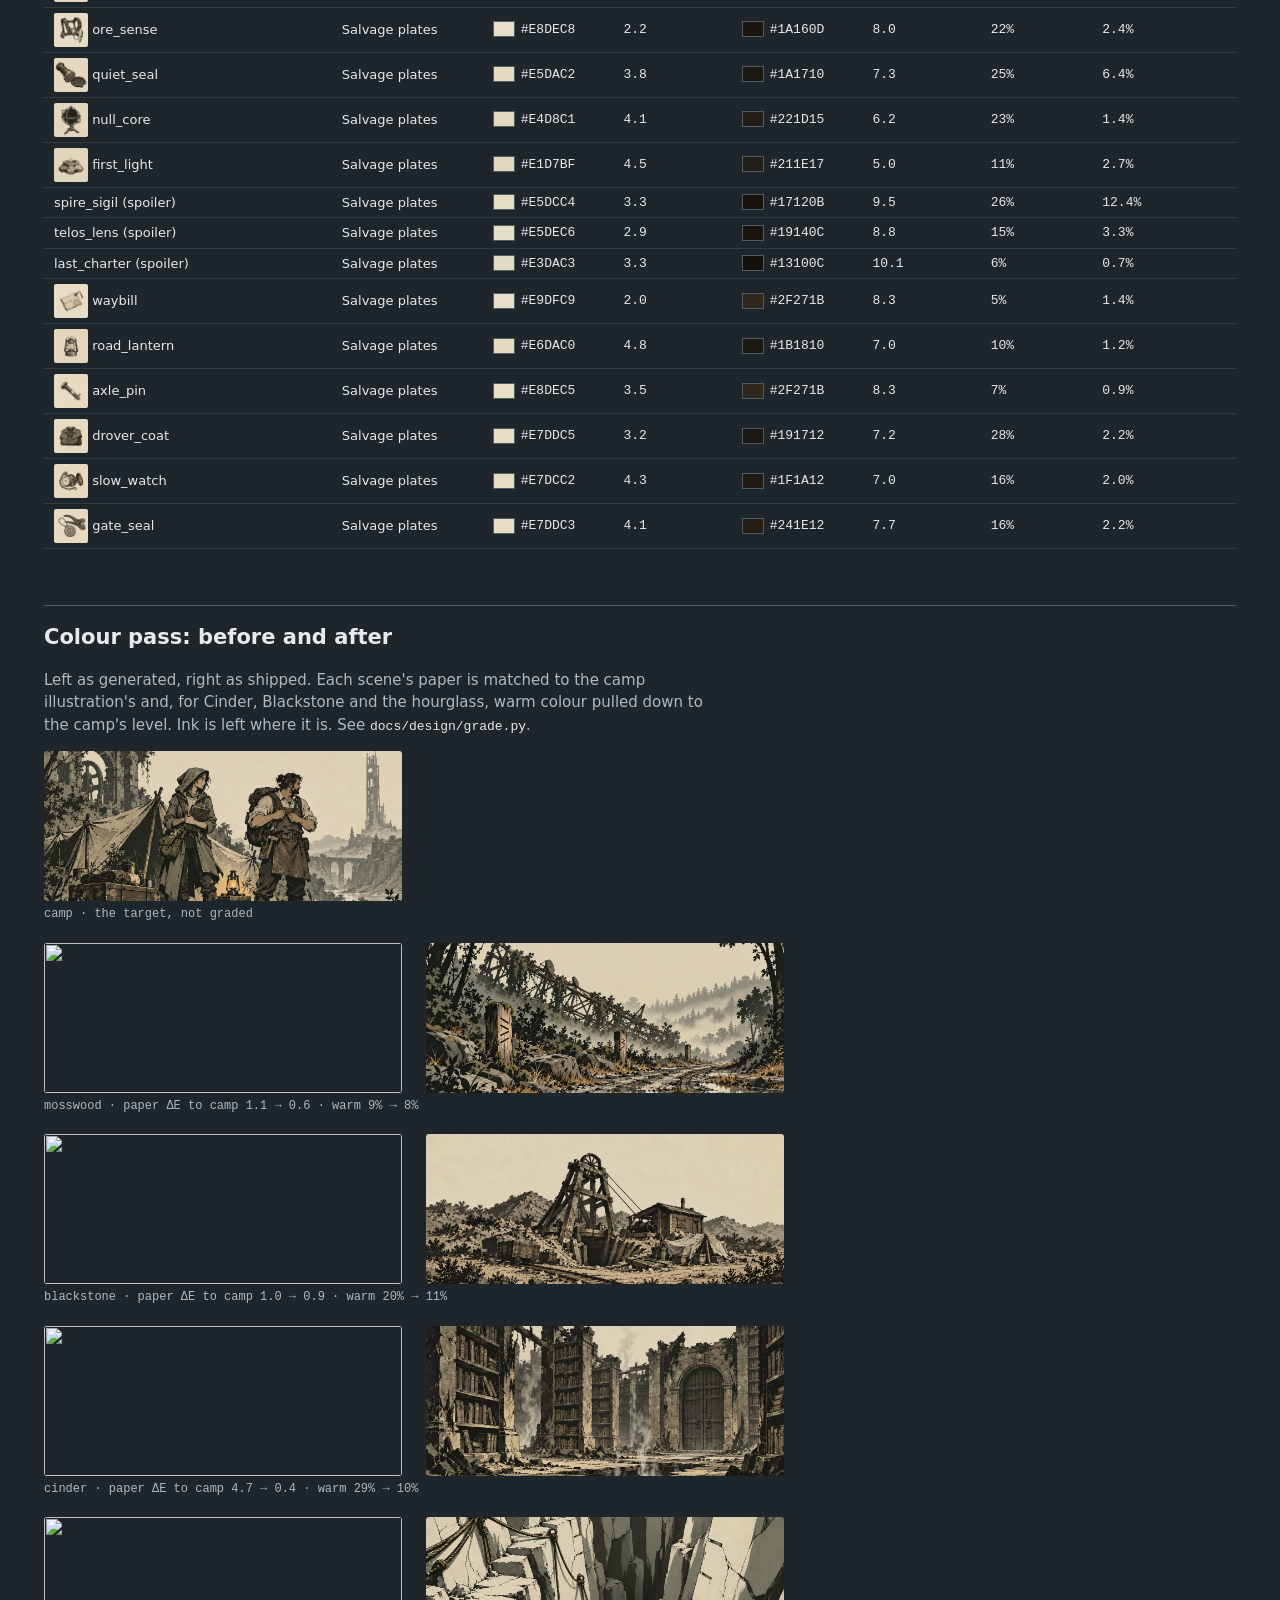
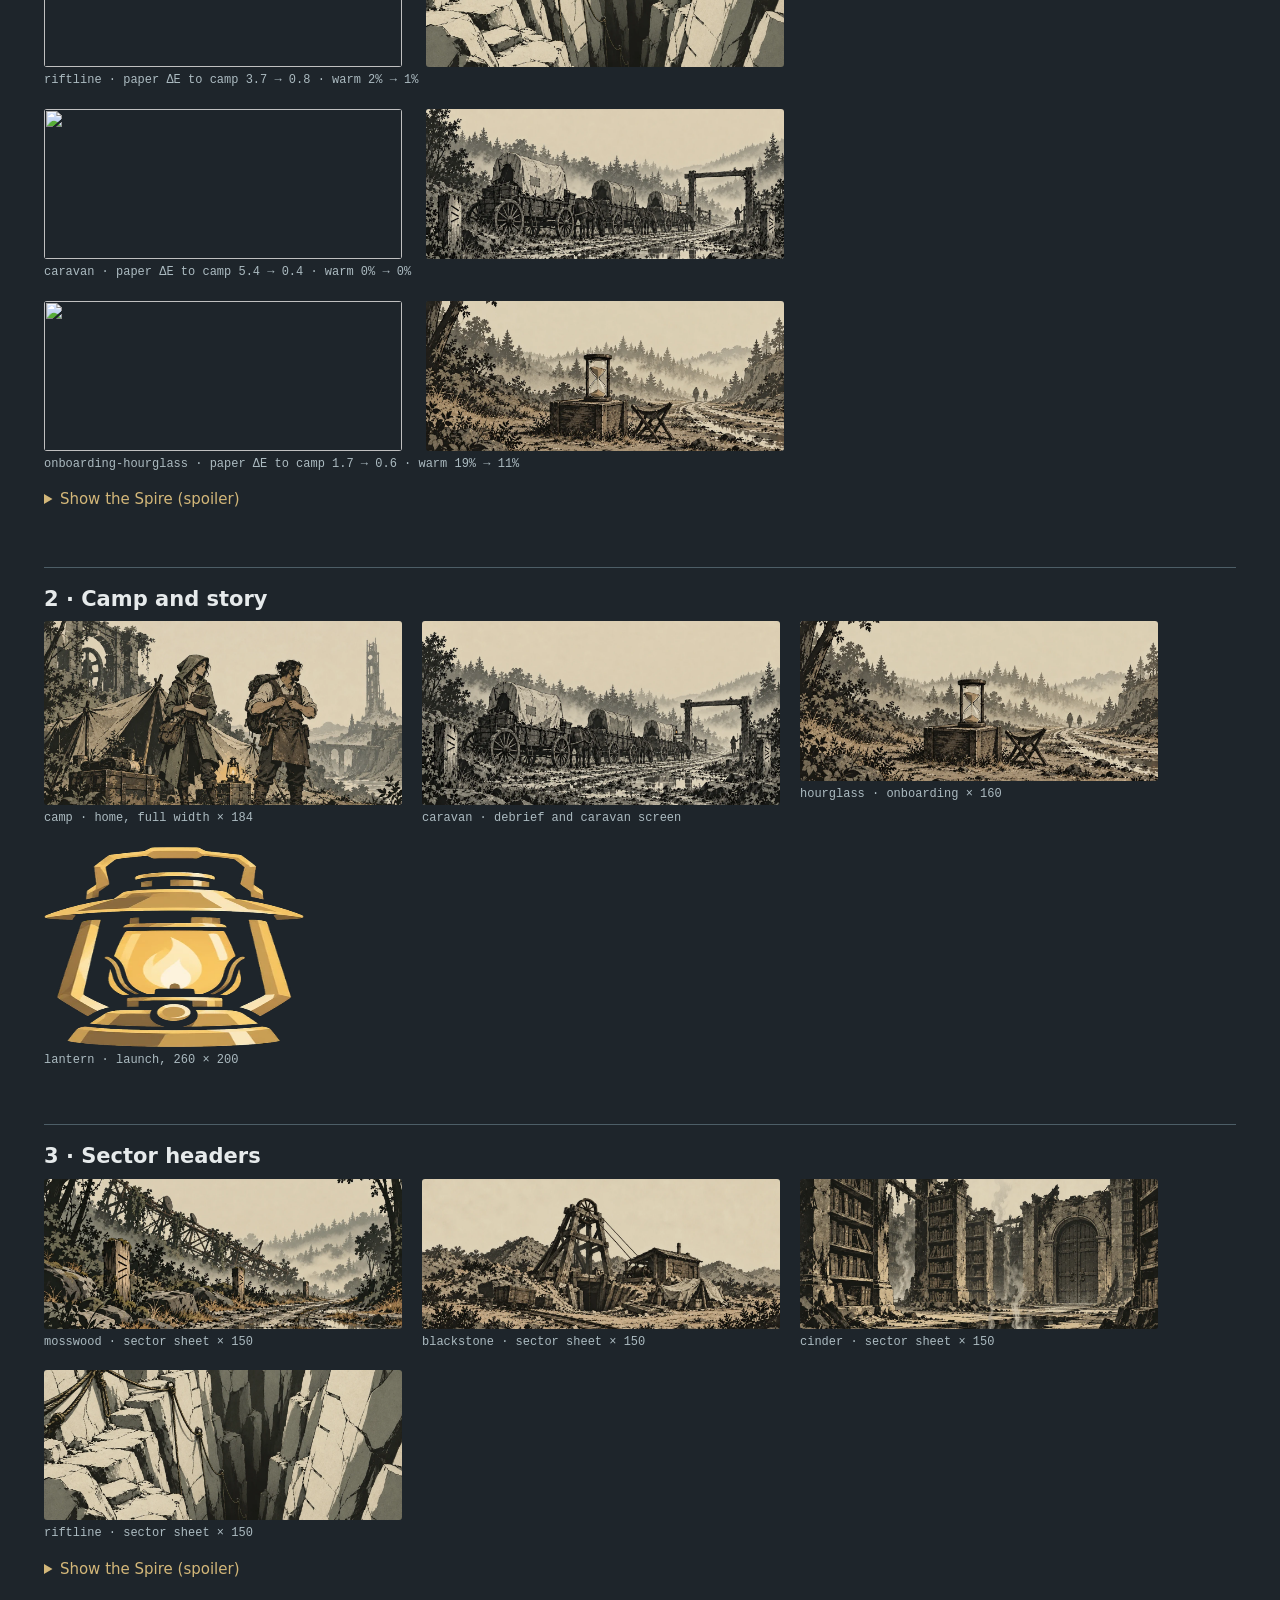
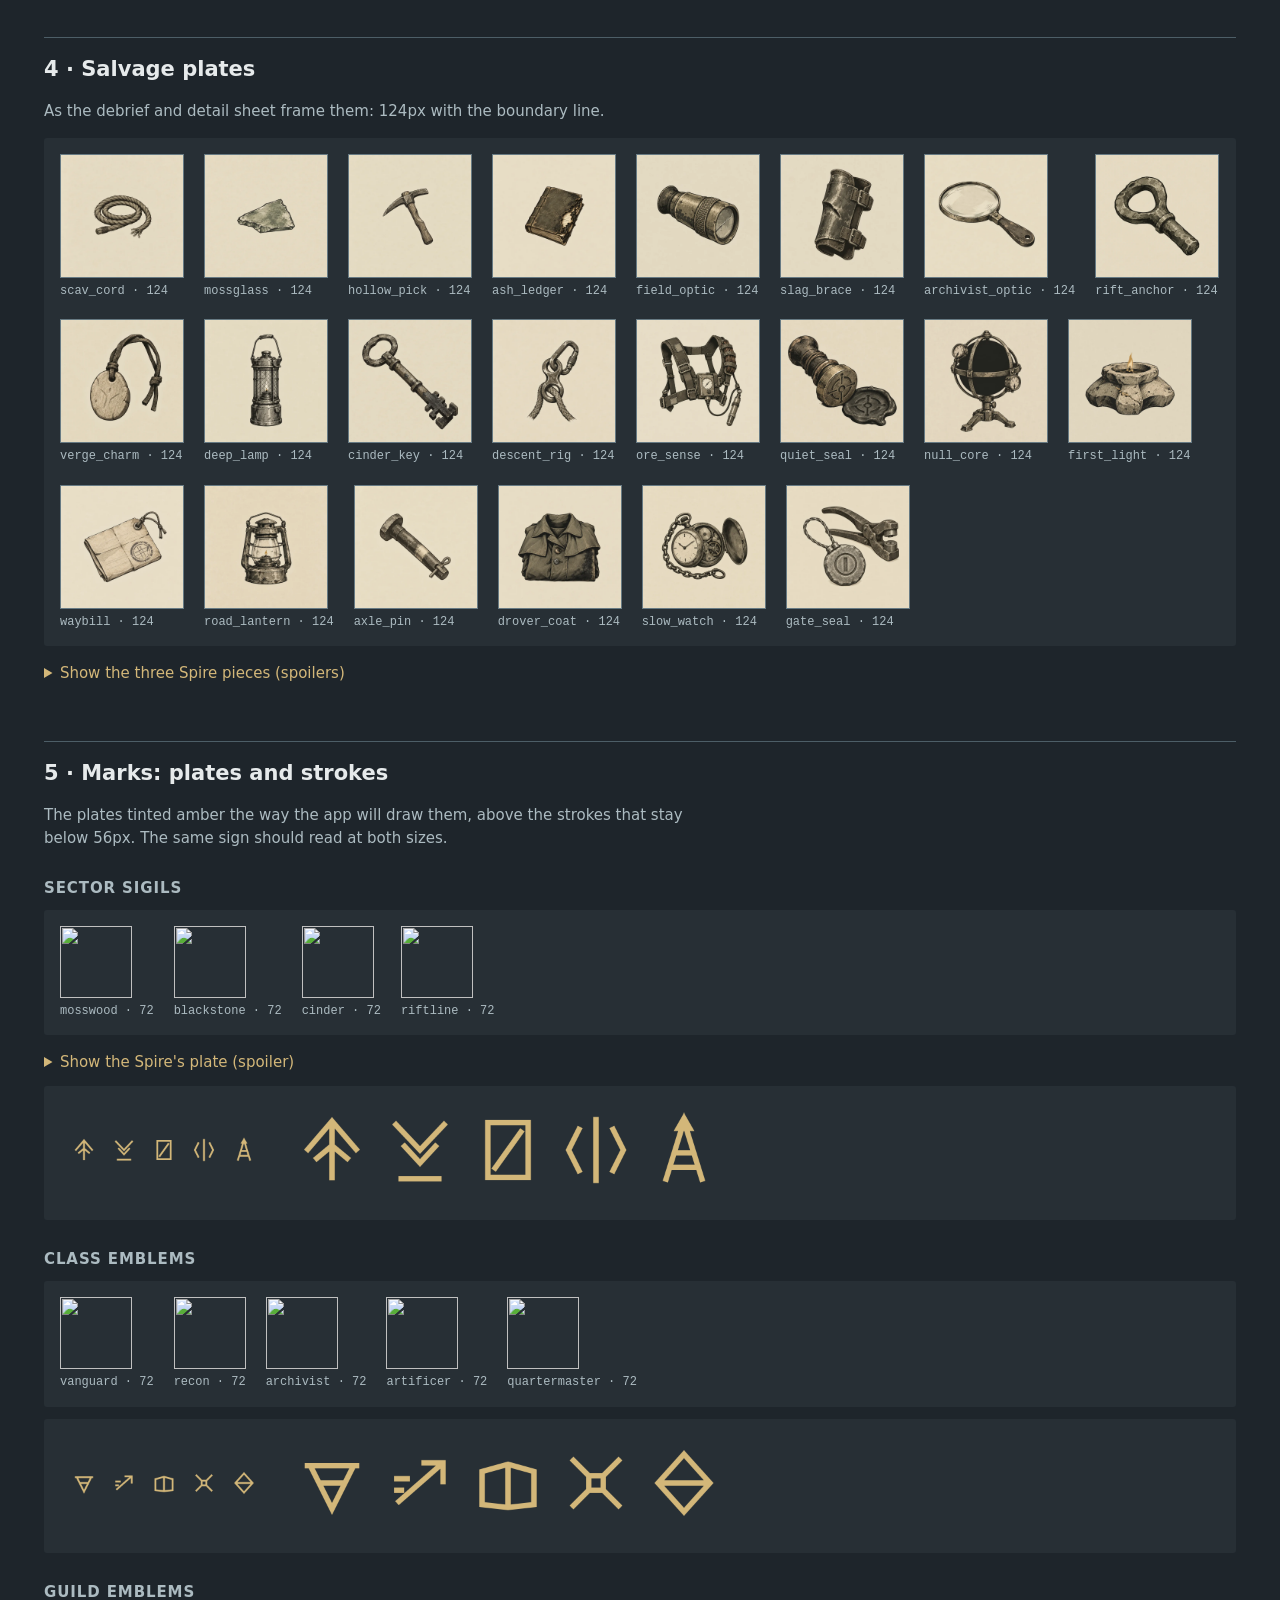
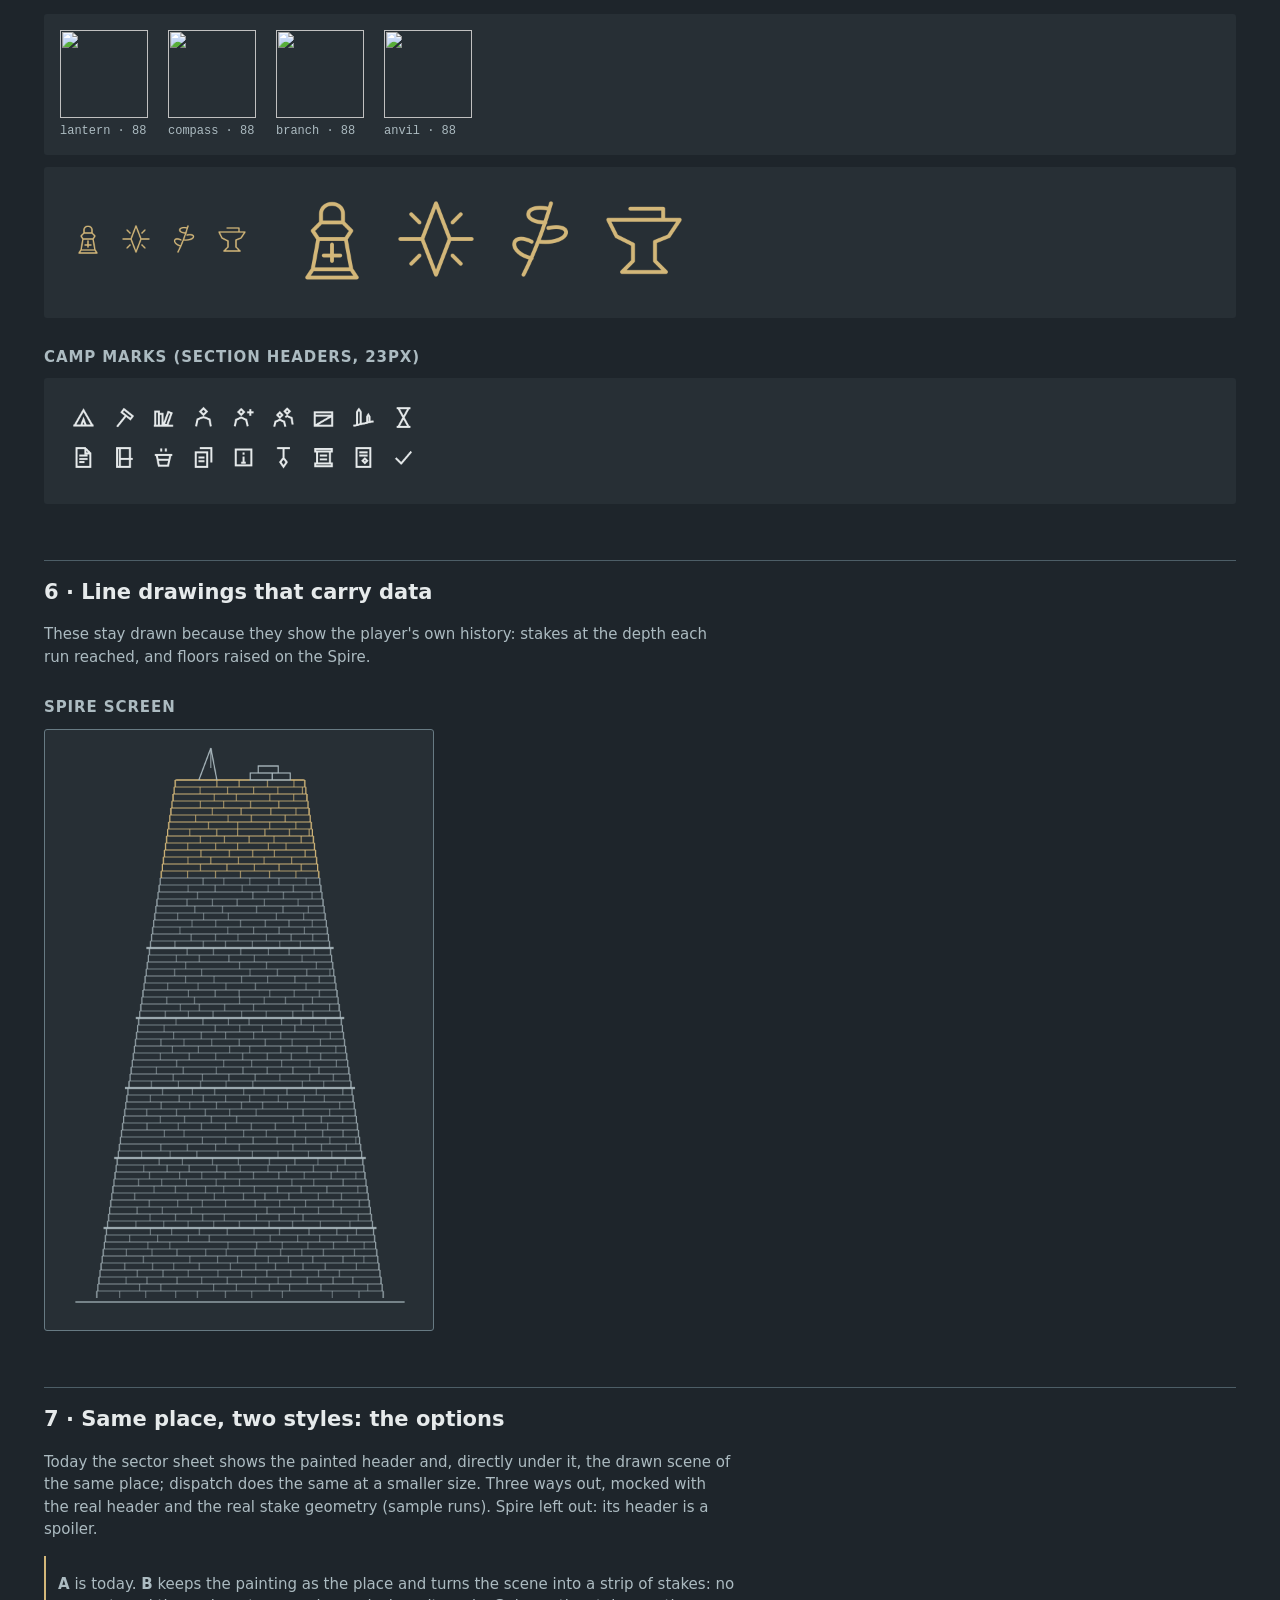
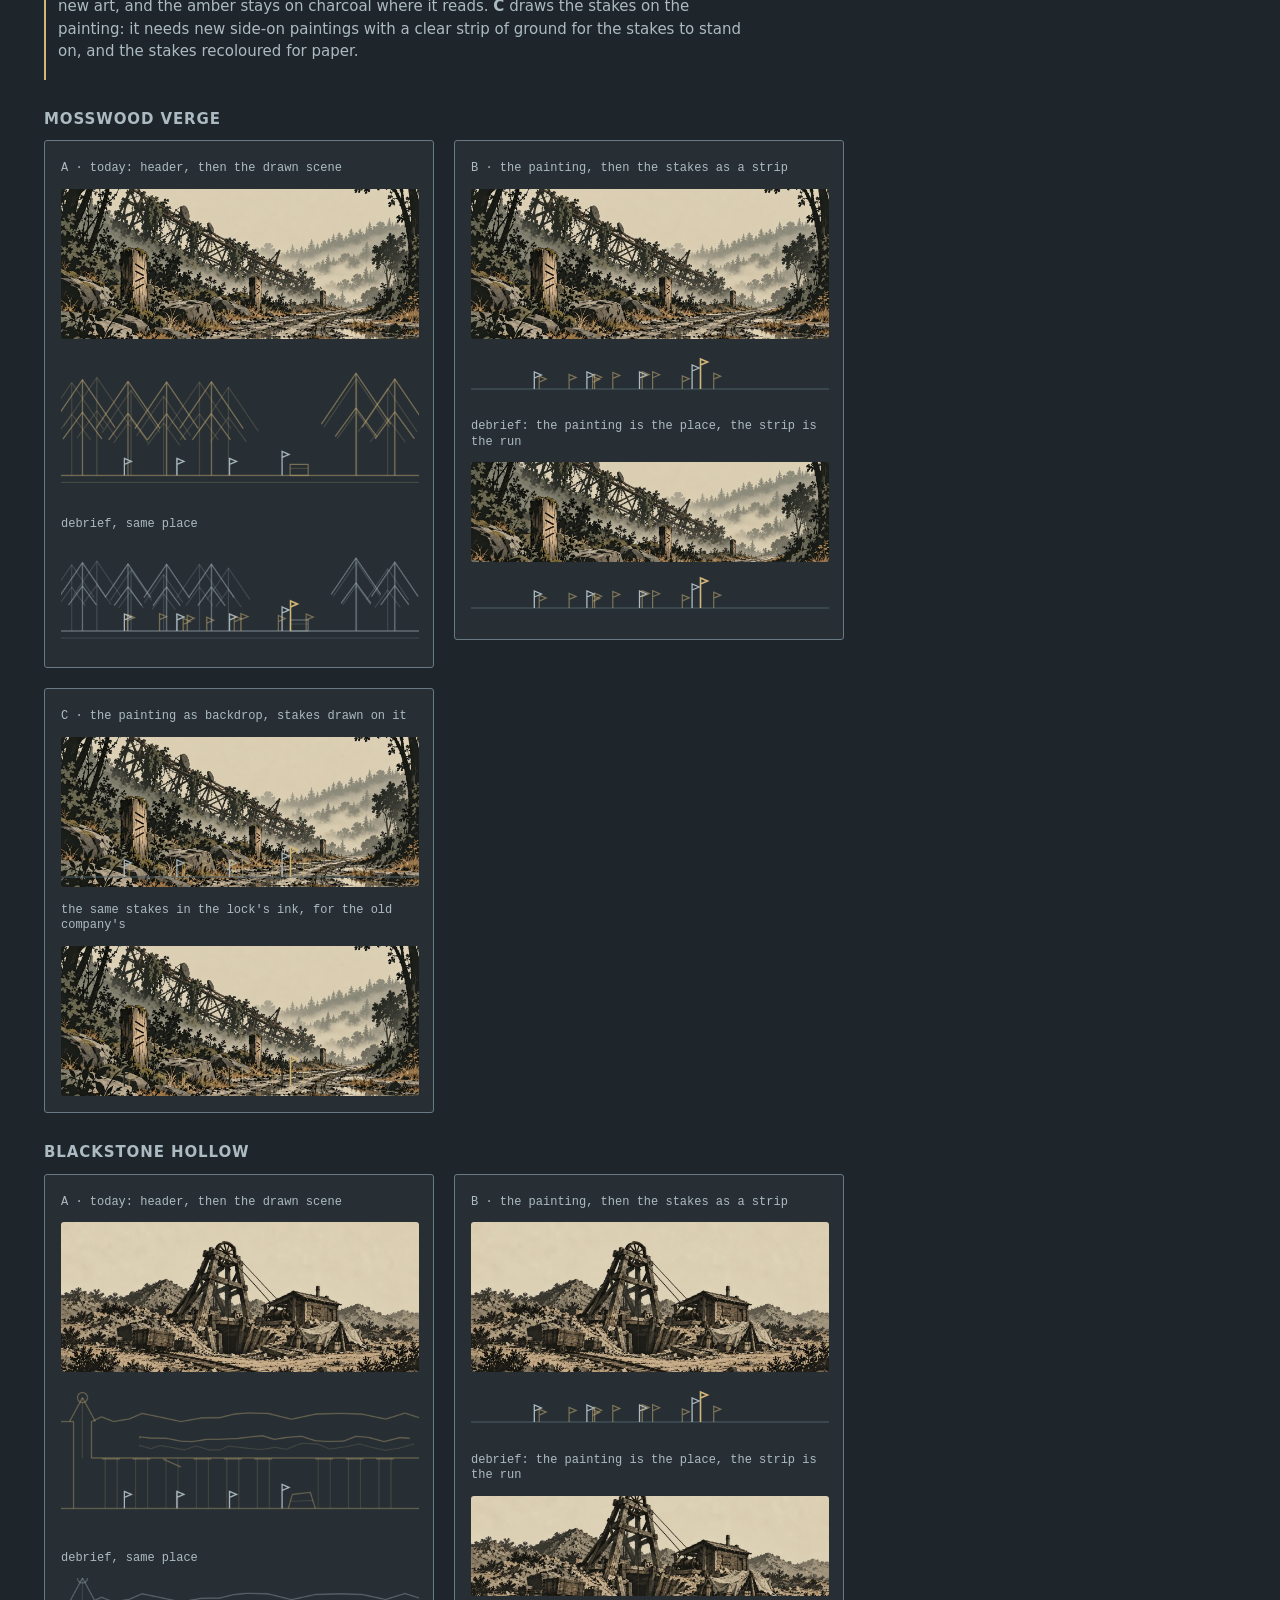
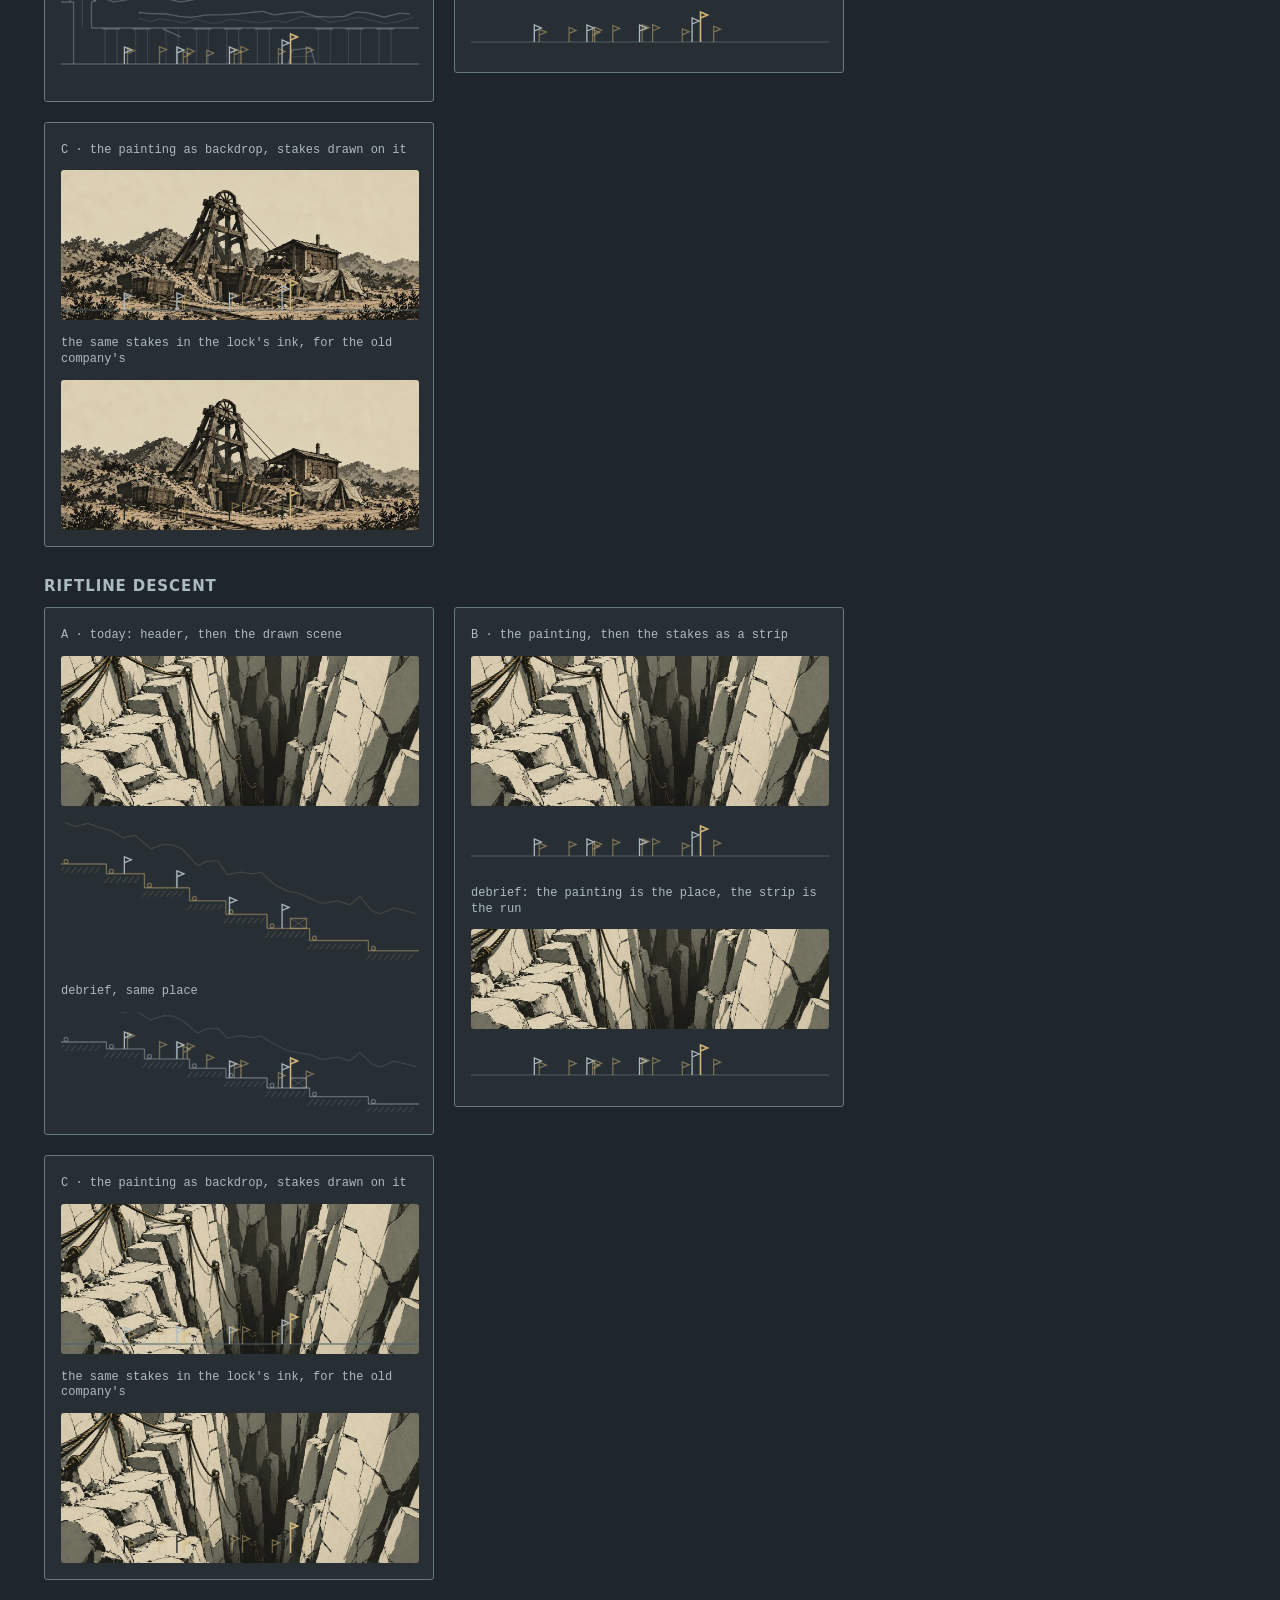
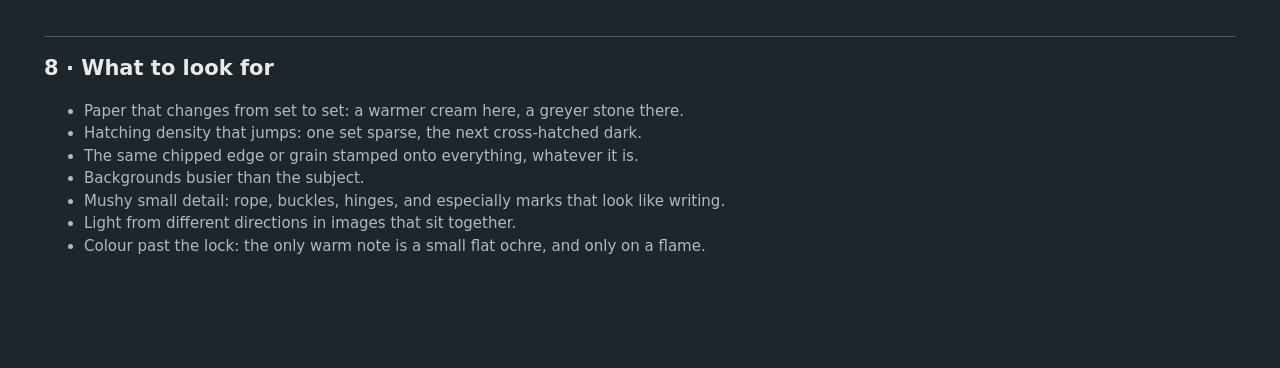
==== commit 441c6409: "Grade the painted scenes to one paper and one warmth The headers and story scenes drifted apart as t" ====
--- a/docs/design/art-board/index.html
+++ b/docs/design/art-board/index.html
@@ -57,9 +57,19 @@
 of the image is on the dark side, a proxy for hatching density. <em>Warm colour</em> is the share
 of clearly ochre-to-amber pixels; the lock allows a tiny accent.</p>
 <h3>By set</h3>
-<table><tr><th>Set</th><th>Images</th><th>Mean paper</th><th>Paper ΔE range</th><th>Mean ink cover</th><th>Mean warm colour</th></tr><tr><td class="name">Camp &amp; story</td><td>4</td><td><span class="sw" style="background:#E5D6B7"></span>#E5D6B7</td><td>5.6 to 17.9</td><td>43%</td><td>19.3%</td></tr><tr><td class="name">Sector headers</td><td>5</td><td><span class="sw" style="background:#DFD0B3"></span>#DFD0B3</td><td>6.7 to 11.7</td><td>44%</td><td>12.9%</td></tr><tr><td class="name">Salvage plates</td><td>25</td><td><span class="sw" style="background:#E6DCC4"></span>#E6DCC4</td><td>2.0 to 4.8</td><td>13%</td><td>2.6%</td></tr></table>
+<table><tr><th>Set</th><th>Images</th><th>Mean paper</th><th>Paper ΔE range</th><th>Mean ink cover</th><th>Mean warm colour</th></tr><tr><td class="name">Camp &amp; story</td><td>4</td><td><span class="sw" style="background:#E5D7B6"></span>#E5D7B6</td><td>7.1 to 17.9</td><td>43%</td><td>17.3%</td></tr><tr><td class="name">Sector headers</td><td>5</td><td><span class="sw" style="background:#DDD1B6"></span>#DDD1B6</td><td>6.9 to 7.6</td><td>44%</td><td>7.1%</td></tr><tr><td class="name">Salvage plates</td><td>25</td><td><span class="sw" style="background:#E6DCC4"></span>#E6DCC4</td><td>2.0 to 4.8</td><td>13%</td><td>2.6%</td></tr></table>
 <h3>Every image</h3>
-<table><tr><th>Image</th><th>Set</th><th>Paper</th><th>ΔE to lock</th><th>Ink</th><th>ΔE to lock</th><th>Ink cover</th><th>Warm colour</th></tr><tr><td class="name"><img src="../../../assets/art/camp.webp" height="34" class="thumb" alt="" loading="lazy"> camp</td><td class="name">Camp &amp; story</td><td><span class="sw" style="background:#DFD2B7"></span>#DFD2B7</td><td>7.1</td><td><span class="sw" style="background:#13120C"></span>#13120C</td><td>9.1</td><td>47%</td><td>11.1%</td></tr><tr><td class="name"><img src="../../../assets/art/lantern.webp" height="34" class="thumb" alt="" loading="lazy"> lantern</td><td class="name">Camp &amp; story</td><td><span class="sw" style="background:#FBE7B3"></span>#FBE7B3</td><td class="flag">17.9</td><td><span class="sw" style="background:#000000"></span>#000000</td><td class="flag">14.8</td><td>48%</td><td>46.7%</td></tr><tr><td class="name"><img src="../../../assets/art/onboarding-hourglass.webp" height="34" class="thumb" alt="" loading="lazy"> onboarding-hourglass</td><td class="name">Camp &amp; story</td><td><span class="sw" style="background:#DECEB3"></span>#DECEB3</td><td class="flag">8.4</td><td><span class="sw" style="background:#090603"></span>#090603</td><td class="flag">13.0</td><td>38%</td><td>19.3%</td></tr><tr><td class="name"><img src="../../../assets/art/caravan.webp" height="34" class="thumb" alt="" loading="lazy"> caravan</td><td class="name">Camp &amp; story</td><td><span class="sw" style="background:#DBD1C0"></span>#DBD1C0</td><td>5.6</td><td><span class="sw" style="background:#050402"></span>#050402</td><td class="flag">13.6</td><td>39%</td><td>0.0%</td></tr><tr><td class="name"><img src="../../../assets/art/sectors/mosswood.webp" height="34" class="thumb" alt="" loading="lazy"> mosswood</td><td class="name">Sector headers</td><td><span class="sw" style="background:#E2D3B9"></span>#E2D3B9</td><td>6.7</td><td><span class="sw" style="background:#050301"></span>#050301</td><td class="flag">13.9</td><td>47%</td><td>8.7%</td></tr><tr><td class="name"><img src="../../../assets/art/sectors/blackstone.webp" height="34" class="thumb" alt="" loading="lazy"> blackstone</td><td class="name">Sector headers</td><td><span class="sw" style="background:#E1D2B6"></span>#E1D2B6</td><td>7.6</td><td><span class="sw" style="background:#0E0A05"></span>#0E0A05</td><td>11.9</td><td>37%</td><td>19.8%</td></tr><tr><td class="name"><img src="../../../assets/art/sectors/cinder.webp" height="34" class="thumb" alt="" loading="lazy"> cinder</td><td class="name">Sector headers</td><td><span class="sw" style="background:#D9C9A8"></span>#D9C9A8</td><td class="flag">11.7</td><td><span class="sw" style="background:#12100A"></span>#12100A</td><td>9.9</td><td>70%</td><td>29.0%</td></tr><tr><td class="name"><img src="../../../assets/art/sectors/riftline.webp" height="34" class="thumb" alt="" loading="lazy"> riftline</td><td class="name">Sector headers</td><td><span class="sw" style="background:#DFCDAD"></span>#DFCDAD</td><td class="flag">10.6</td><td><span class="sw" style="background:#14110A"></span>#14110A</td><td>9.6</td><td>51%</td><td>2.2%</td></tr><tr><td class="name"> spire (spoiler)</td><td class="name">Sector headers</td><td><span class="sw" style="background:#E2D4B9"></span>#E2D4B9</td><td>6.7</td><td><span class="sw" style="background:#1C1A13"></span>#1C1A13</td><td>6.0</td><td>16%</td><td>4.9%</td></tr><tr><td class="name"><img src="../../../assets/art/gear/scav_cord.webp" height="34" class="thumb" alt="" loading="lazy"> scav_cord</td><td class="name">Salvage plates</td><td><span class="sw" style="background:#E6DCC4"></span>#E6DCC4</td><td>3.3</td><td><span class="sw" style="background:#251F15"></span>#251F15</td><td>6.9</td><td>6%</td><td>1.6%</td></tr><tr><td class="name"><img src="../../../assets/art/gear/mossglass.webp" height="34" class="thumb" alt="" loading="lazy"> mossglass</td><td class="name">Salvage plates</td><td><span class="sw" style="background:#E5DCC3"></span>#E5DCC3</td><td>3.7</td><td><span class="sw" style="background:#333025"></span>#333025</td><td>7.8</td><td>4%</td><td>0.1%</td></tr><tr><td class="name"><img src="../../../assets/art/gear/hollow_pick.webp" height="34" class="thumb" alt="" loading="lazy"> hollow_pick</td><td class="name">Salvage plates</td><td><span class="sw" style="background:#E5DCC4"></span>#E5DCC4</td><td>3.3</td><td><span class="sw" style="background:#2F281E"></span>#2F281E</td><td>7.3</td><td>4%</td><td>1.0%</td></tr><tr><td class="name"><img src="../../../assets/art/gear/ash_ledger.webp" height="34" class="thumb" alt="" loading="lazy"> ash_ledger</td><td class="name">Salvage plates</td><td><span class="sw" style="background:#E8DEC6"></span>#E8DEC6</td><td>3.0</td><td><span class="sw" style="background:#1A1309"></span>#1A1309</td><td>9.7</td><td>13%</td><td>8.9%</td></tr><tr><td class="name"><img src="../../../assets/art/gear/field_optic.webp" height="34" class="thumb" alt="" loading="lazy"> field_optic</td><td class="name">Salvage plates</td><td><span class="sw" style="background:#E3DAC2"></span>#E3DAC2</td><td>3.7</td><td><span class="sw" style="background:#19160E"></span>#19160E</td><td>7.8</td><td>14%</td><td>4.1%</td></tr><tr><td class="name"><img src="../../../assets/art/gear/slag_brace.webp" height="34" class="thumb" alt="" loading="lazy"> slag_brace</td><td class="name">Salvage plates</td><td><span class="sw" style="background:#E4DBC4"></span>#E4DBC4</td><td>3.1</td><td><span class="sw" style="background:#1F1B13"></span>#1F1B13</td><td>6.4</td><td>21%</td><td>2.8%</td></tr><tr><td class="name"><img src="../../../assets/art/gear/archivist_optic.webp" height="34" class="thumb" alt="" loading="lazy"> archivist_optic</td><td class="name">Salvage plates</td><td><span class="sw" style="background:#E8DEC5"></span>#E8DEC5</td><td>3.5</td><td><span class="sw" style="background:#252118"></span>#252118</td><td>5.3</td><td>7%</td><td>1.8%</td></tr><tr><td class="name"><img src="../../../assets/art/gear/rift_anchor.webp" height="34" class="thumb" alt="" loading="lazy"> rift_anchor</td><td class="name">Salvage plates</td><td><span class="sw" style="background:#E4DBC3"></span>#E4DBC3</td><td>3.5</td><td><span class="sw" style="background:#17140D"></span>#17140D</td><td>8.5</td><td>12%</td><td>1.4%</td></tr><tr><td class="name"><img src="../../../assets/art/gear/verge_charm.webp" height="34" class="thumb" alt="" loading="lazy"> verge_charm</td><td class="name">Salvage plates</td><td><span class="sw" style="background:#E5DBC4"></span>#E5DBC4</td><td>3.1</td><td><span class="sw" style="background:#1B160D"></span>#1B160D</td><td>8.3</td><td>9%</td><td>2.6%</td></tr><tr><td class="name"><img src="../../../assets/art/gear/deep_lamp.webp" height="34" class="thumb" alt="" loading="lazy"> deep_lamp</td><td class="name">Salvage plates</td><td><span class="sw" style="background:#E5DCC4"></span>#E5DCC4</td><td>3.3</td><td><span class="sw" style="background:#1A170F"></span>#1A170F</td><td>7.4</td><td>9%</td><td>0.1%</td></tr><tr><td class="name"><img src="../../../assets/art/gear/cinder_key.webp" height="34" class="thumb" alt="" loading="lazy"> cinder_key</td><td class="name">Salvage plates</td><td><span class="sw" style="background:#E4DBC3"></span>#E4DBC3</td><td>3.5</td><td><span class="sw" style="background:#1E1A14"></span>#1E1A14</td><td>6.5</td><td>10%</td><td>0.8%</td></tr><tr><td class="name"><img src="../../../assets/art/gear/descent_rig.webp" height="34" class="thumb" alt="" loading="lazy"> descent_rig</td><td class="name">Salvage plates</td><td><span class="sw" style="background:#E7DCC4"></span>#E7DCC4</td><td>3.4</td><td><span class="sw" style="background:#231F16"></span>#231F16</td><td>5.6</td><td>7%</td><td>0.9%</td></tr><tr><td class="name"><img src="../../../assets/art/gear/ore_sense.webp" height="34" class="thumb" alt="" loading="lazy"> ore_sense</td><td class="name">Salvage plates</td><td><span class="sw" style="background:#E8DEC8"></span>#E8DEC8</td><td>2.2</td><td><span class="sw" style="background:#1A160D"></span>#1A160D</td><td>8.0</td><td>22%</td><td>2.4%</td></tr><tr><td class="name"><img src="../../../assets/art/gear/quiet_seal.webp" height="34" class="thumb" alt="" loading="lazy"> quiet_seal</td><td class="name">Salvage plates</td><td><span class="sw" style="background:#E5DAC2"></span>#E5DAC2</td><td>3.8</td><td><span class="sw" style="background:#1A1710"></span>#1A1710</td><td>7.3</td><td>25%</td><td>6.4%</td></tr><tr><td class="name"><img src="../../../assets/art/gear/null_core.webp" height="34" class="thumb" alt="" loading="lazy"> null_core</td><td class="name">Salvage plates</td><td><span class="sw" style="background:#E4D8C1"></span>#E4D8C1</td><td>4.1</td><td><span class="sw" style="background:#221D15"></span>#221D15</td><td>6.2</td><td>23%</td><td>1.4%</td></tr><tr><td class="name"><img src="../../../assets/art/gear/first_light.webp" height="34" class="thumb" alt="" loading="lazy"> first_light</td><td class="name">Salvage plates</td><td><span class="sw" style="background:#E1D7BF"></span>#E1D7BF</td><td>4.5</td><td><span class="sw" style="background:#211E17"></span>#211E17</td><td>5.0</td><td>11%</td><td>2.7%</td></tr><tr><td class="name"> spire_sigil (spoiler)</td><td class="name">Salvage plates</td><td><span class="sw" style="background:#E5DCC4"></span>#E5DCC4</td><td>3.3</td><td><span class="sw" style="background:#17120B"></span>#17120B</td><td>9.5</td><td>26%</td><td>12.4%</td></tr><tr><td class="name"> telos_lens (spoiler)</td><td class="name">Salvage plates</td><td><span class="sw" style="background:#E5DEC6"></span>#E5DEC6</td><td>2.9</td><td><span class="sw" style="background:#19140C"></span>#19140C</td><td>8.8</td><td>15%</td><td>3.3%</td></tr><tr><td class="name"> last_charter (spoiler)</td><td class="name">Salvage plates</td><td><span class="sw" style="background:#E3DAC3"></span>#E3DAC3</td><td>3.3</td><td><span class="sw" style="background:#13100C"></span>#13100C</td><td>10.1</td><td>6%</td><td>0.7%</td></tr><tr><td class="name"><img src="../../../assets/art/gear/waybill.webp" height="34" class="thumb" alt="" loading="lazy"> waybill</td><td class="name">Salvage plates</td><td><span class="sw" style="background:#E9DFC9"></span>#E9DFC9</td><td>2.0</td><td><span class="sw" style="background:#2F271B"></span>#2F271B</td><td>8.3</td><td>5%</td><td>1.4%</td></tr><tr><td class="name"><img src="../../../assets/art/gear/road_lantern.webp" height="34" class="thumb" alt="" loading="lazy"> road_lantern</td><td class="name">Salvage plates</td><td><span class="sw" style="background:#E6DAC0"></span>#E6DAC0</td><td>4.8</td><td><span class="sw" style="background:#1B1810"></span>#1B1810</td><td>7.0</td><td>10%</td><td>1.2%</td></tr><tr><td class="name"><img src="../../../assets/art/gear/axle_pin.webp" height="34" class="thumb" alt="" loading="lazy"> axle_pin</td><td class="name">Salvage plates</td><td><span class="sw" style="background:#E8DEC5"></span>#E8DEC5</td><td>3.5</td><td><span class="sw" style="background:#2F271B"></span>#2F271B</td><td>8.3</td><td>7%</td><td>0.9%</td></tr><tr><td class="name"><img src="../../../assets/art/gear/drover_coat.webp" height="34" class="thumb" alt="" loading="lazy"> drover_coat</td><td class="name">Salvage plates</td><td><span class="sw" style="background:#E7DDC5"></span>#E7DDC5</td><td>3.2</td><td><span class="sw" style="background:#191712"></span>#191712</td><td>7.2</td><td>28%</td><td>2.2%</td></tr><tr><td class="name"><img src="../../../assets/art/gear/slow_watch.webp" height="34" class="thumb" alt="" loading="lazy"> slow_watch</td><td class="name">Salvage plates</td><td><span class="sw" style="background:#E7DCC2"></span>#E7DCC2</td><td>4.3</td><td><span class="sw" style="background:#1F1A12"></span>#1F1A12</td><td>7.0</td><td>16%</td><td>2.0%</td></tr><tr><td class="name"><img src="../../../assets/art/gear/gate_seal.webp" height="34" class="thumb" alt="" loading="lazy"> gate_seal</td><td class="name">Salvage plates</td><td><span class="sw" style="background:#E7DDC3"></span>#E7DDC3</td><td>4.1</td><td><span class="sw" style="background:#241E12"></span>#241E12</td><td>7.7</td><td>16%</td><td>2.2%</td></tr></table>
+<table><tr><th>Image</th><th>Set</th><th>Paper</th><th>ΔE to lock</th><th>Ink</th><th>ΔE to lock</th><th>Ink cover</th><th>Warm colour</th></tr><tr><td class="name"><img src="../../../assets/art/camp.webp" height="34" class="thumb" alt="" loading="lazy"> camp</td><td class="name">Camp &amp; story</td><td><span class="sw" style="background:#DFD2B7"></span>#DFD2B7</td><td>7.1</td><td><span class="sw" style="background:#13120C"></span>#13120C</td><td>9.1</td><td>47%</td><td>11.1%</td></tr><tr><td class="name"><img src="../../../assets/art/lantern.webp" height="34" class="thumb" alt="" loading="lazy"> lantern</td><td class="name">Camp &amp; story</td><td><span class="sw" style="background:#FBE7B3"></span>#FBE7B3</td><td class="flag">17.9</td><td><span class="sw" style="background:#000000"></span>#000000</td><td class="flag">14.8</td><td>48%</td><td>46.7%</td></tr><tr><td class="name"><img src="../../../assets/art/onboarding-hourglass.webp" height="34" class="thumb" alt="" loading="lazy"> onboarding-hourglass</td><td class="name">Camp &amp; story</td><td><span class="sw" style="background:#DDD1B6"></span>#DDD1B6</td><td>7.3</td><td><span class="sw" style="background:#090603"></span>#090603</td><td class="flag">13.0</td><td>37%</td><td>11.3%</td></tr><tr><td class="name"><img src="../../../assets/art/caravan.webp" height="34" class="thumb" alt="" loading="lazy"> caravan</td><td class="name">Camp &amp; story</td><td><span class="sw" style="background:#DED1B6"></span>#DED1B6</td><td>7.3</td><td><span class="sw" style="background:#050302"></span>#050302</td><td class="flag">14.0</td><td>39%</td><td>0.0%</td></tr><tr><td class="name"><img src="../../../assets/art/sectors/mosswood.webp" height="34" class="thumb" alt="" loading="lazy"> mosswood</td><td class="name">Sector headers</td><td><span class="sw" style="background:#DDD1B6"></span>#DDD1B6</td><td>7.3</td><td><span class="sw" style="background:#050301"></span>#050301</td><td class="flag">13.9</td><td>47%</td><td>8.5%</td></tr><tr><td class="name"><img src="../../../assets/art/sectors/blackstone.webp" height="34" class="thumb" alt="" loading="lazy"> blackstone</td><td class="name">Sector headers</td><td><span class="sw" style="background:#DDD2B6"></span>#DDD2B6</td><td>7.3</td><td><span class="sw" style="background:#0E0A06"></span>#0E0A06</td><td>12.0</td><td>36%</td><td>11.1%</td></tr><tr><td class="name"><img src="../../../assets/art/sectors/cinder.webp" height="34" class="thumb" alt="" loading="lazy"> cinder</td><td class="name">Sector headers</td><td><span class="sw" style="background:#DED2B7"></span>#DED2B7</td><td>7.0</td><td><span class="sw" style="background:#11100B"></span>#11100B</td><td>9.9</td><td>69%</td><td>10.0%</td></tr><tr><td class="name"><img src="../../../assets/art/sectors/riftline.webp" height="34" class="thumb" alt="" loading="lazy"> riftline</td><td class="name">Sector headers</td><td><span class="sw" style="background:#DDD1B5"></span>#DDD1B5</td><td>7.6</td><td><span class="sw" style="background:#14110A"></span>#14110A</td><td>9.6</td><td>52%</td><td>1.3%</td></tr><tr><td class="name"> spire (spoiler)</td><td class="name">Sector headers</td><td><span class="sw" style="background:#DDD1B7"></span>#DDD1B7</td><td>6.9</td><td><span class="sw" style="background:#1C1A13"></span>#1C1A13</td><td>6.0</td><td>16%</td><td>4.7%</td></tr><tr><td class="name"><img src="../../../assets/art/gear/scav_cord.webp" height="34" class="thumb" alt="" loading="lazy"> scav_cord</td><td class="name">Salvage plates</td><td><span class="sw" style="background:#E6DCC4"></span>#E6DCC4</td><td>3.3</td><td><span class="sw" style="background:#251F15"></span>#251F15</td><td>6.9</td><td>6%</td><td>1.6%</td></tr><tr><td class="name"><img src="../../../assets/art/gear/mossglass.webp" height="34" class="thumb" alt="" loading="lazy"> mossglass</td><td class="name">Salvage plates</td><td><span class="sw" style="background:#E5DCC3"></span>#E5DCC3</td><td>3.7</td><td><span class="sw" style="background:#333025"></span>#333025</td><td>7.8</td><td>4%</td><td>0.1%</td></tr><tr><td class="name"><img src="../../../assets/art/gear/hollow_pick.webp" height="34" class="thumb" alt="" loading="lazy"> hollow_pick</td><td class="name">Salvage plates</td><td><span class="sw" style="background:#E5DCC4"></span>#E5DCC4</td><td>3.3</td><td><span class="sw" style="background:#2F281E"></span>#2F281E</td><td>7.3</td><td>4%</td><td>1.0%</td></tr><tr><td class="name"><img src="../../../assets/art/gear/ash_ledger.webp" height="34" class="thumb" alt="" loading="lazy"> ash_ledger</td><td class="name">Salvage plates</td><td><span class="sw" style="background:#E8DEC6"></span>#E8DEC6</td><td>3.0</td><td><span class="sw" style="background:#1A1309"></span>#1A1309</td><td>9.7</td><td>13%</td><td>8.9%</td></tr><tr><td class="name"><img src="../../../assets/art/gear/field_optic.webp" height="34" class="thumb" alt="" loading="lazy"> field_optic</td><td class="name">Salvage plates</td><td><span class="sw" style="background:#E3DAC2"></span>#E3DAC2</td><td>3.7</td><td><span class="sw" style="background:#19160E"></span>#19160E</td><td>7.8</td><td>14%</td><td>4.1%</td></tr><tr><td class="name"><img src="../../../assets/art/gear/slag_brace.webp" height="34" class="thumb" alt="" loading="lazy"> slag_brace</td><td class="name">Salvage plates</td><td><span class="sw" style="background:#E4DBC4"></span>#E4DBC4</td><td>3.1</td><td><span class="sw" style="background:#1F1B13"></span>#1F1B13</td><td>6.4</td><td>21%</td><td>2.8%</td></tr><tr><td class="name"><img src="../../../assets/art/gear/archivist_optic.webp" height="34" class="thumb" alt="" loading="lazy"> archivist_optic</td><td class="name">Salvage plates</td><td><span class="sw" style="background:#E8DEC5"></span>#E8DEC5</td><td>3.5</td><td><span class="sw" style="background:#252118"></span>#252118</td><td>5.3</td><td>7%</td><td>1.8%</td></tr><tr><td class="name"><img src="../../../assets/art/gear/rift_anchor.webp" height="34" class="thumb" alt="" loading="lazy"> rift_anchor</td><td class="name">Salvage plates</td><td><span class="sw" style="background:#E4DBC3"></span>#E4DBC3</td><td>3.5</td><td><span class="sw" style="background:#17140D"></span>#17140D</td><td>8.5</td><td>12%</td><td>1.4%</td></tr><tr><td class="name"><img src="../../../assets/art/gear/verge_charm.webp" height="34" class="thumb" alt="" loading="lazy"> verge_charm</td><td class="name">Salvage plates</td><td><span class="sw" style="background:#E5DBC4"></span>#E5DBC4</td><td>3.1</td><td><span class="sw" style="background:#1B160D"></span>#1B160D</td><td>8.3</td><td>9%</td><td>2.6%</td></tr><tr><td class="name"><img src="../../../assets/art/gear/deep_lamp.webp" height="34" class="thumb" alt="" loading="lazy"> deep_lamp</td><td class="name">Salvage plates</td><td><span class="sw" style="background:#E5DCC4"></span>#E5DCC4</td><td>3.3</td><td><span class="sw" style="background:#1A170F"></span>#1A170F</td><td>7.4</td><td>9%</td><td>0.1%</td></tr><tr><td class="name"><img src="../../../assets/art/gear/cinder_key.webp" height="34" class="thumb" alt="" loading="lazy"> cinder_key</td><td class="name">Salvage plates</td><td><span class="sw" style="background:#E4DBC3"></span>#E4DBC3</td><td>3.5</td><td><span class="sw" style="background:#1E1A14"></span>#1E1A14</td><td>6.5</td><td>10%</td><td>0.8%</td></tr><tr><td class="name"><img src="../../../assets/art/gear/descent_rig.webp" height="34" class="thumb" alt="" loading="lazy"> descent_rig</td><td class="name">Salvage plates</td><td><span class="sw" style="background:#E7DCC4"></span>#E7DCC4</td><td>3.4</td><td><span class="sw" style="background:#231F16"></span>#231F16</td><td>5.6</td><td>7%</td><td>0.9%</td></tr><tr><td class="name"><img src="../../../assets/art/gear/ore_sense.webp" height="34" class="thumb" alt="" loading="lazy"> ore_sense</td><td class="name">Salvage plates</td><td><span class="sw" style="background:#E8DEC8"></span>#E8DEC8</td><td>2.2</td><td><span class="sw" style="background:#1A160D"></span>#1A160D</td><td>8.0</td><td>22%</td><td>2.4%</td></tr><tr><td class="name"><img src="../../../assets/art/gear/quiet_seal.webp" height="34" class="thumb" alt="" loading="lazy"> quiet_seal</td><td class="name">Salvage plates</td><td><span class="sw" style="background:#E5DAC2"></span>#E5DAC2</td><td>3.8</td><td><span class="sw" style="background:#1A1710"></span>#1A1710</td><td>7.3</td><td>25%</td><td>6.4%</td></tr><tr><td class="name"><img src="../../../assets/art/gear/null_core.webp" height="34" class="thumb" alt="" loading="lazy"> null_core</td><td class="name">Salvage plates</td><td><span class="sw" style="background:#E4D8C1"></span>#E4D8C1</td><td>4.1</td><td><span class="sw" style="background:#221D15"></span>#221D15</td><td>6.2</td><td>23%</td><td>1.4%</td></tr><tr><td class="name"><img src="../../../assets/art/gear/first_light.webp" height="34" class="thumb" alt="" loading="lazy"> first_light</td><td class="name">Salvage plates</td><td><span class="sw" style="background:#E1D7BF"></span>#E1D7BF</td><td>4.5</td><td><span class="sw" style="background:#211E17"></span>#211E17</td><td>5.0</td><td>11%</td><td>2.7%</td></tr><tr><td class="name"> spire_sigil (spoiler)</td><td class="name">Salvage plates</td><td><span class="sw" style="background:#E5DCC4"></span>#E5DCC4</td><td>3.3</td><td><span class="sw" style="background:#17120B"></span>#17120B</td><td>9.5</td><td>26%</td><td>12.4%</td></tr><tr><td class="name"> telos_lens (spoiler)</td><td class="name">Salvage plates</td><td><span class="sw" style="background:#E5DEC6"></span>#E5DEC6</td><td>2.9</td><td><span class="sw" style="background:#19140C"></span>#19140C</td><td>8.8</td><td>15%</td><td>3.3%</td></tr><tr><td class="name"> last_charter (spoiler)</td><td class="name">Salvage plates</td><td><span class="sw" style="background:#E3DAC3"></span>#E3DAC3</td><td>3.3</td><td><span class="sw" style="background:#13100C"></span>#13100C</td><td>10.1</td><td>6%</td><td>0.7%</td></tr><tr><td class="name"><img src="../../../assets/art/gear/waybill.webp" height="34" class="thumb" alt="" loading="lazy"> waybill</td><td class="name">Salvage plates</td><td><span class="sw" style="background:#E9DFC9"></span>#E9DFC9</td><td>2.0</td><td><span class="sw" style="background:#2F271B"></span>#2F271B</td><td>8.3</td><td>5%</td><td>1.4%</td></tr><tr><td class="name"><img src="../../../assets/art/gear/road_lantern.webp" height="34" class="thumb" alt="" loading="lazy"> road_lantern</td><td class="name">Salvage plates</td><td><span class="sw" style="background:#E6DAC0"></span>#E6DAC0</td><td>4.8</td><td><span class="sw" style="background:#1B1810"></span>#1B1810</td><td>7.0</td><td>10%</td><td>1.2%</td></tr><tr><td class="name"><img src="../../../assets/art/gear/axle_pin.webp" height="34" class="thumb" alt="" loading="lazy"> axle_pin</td><td class="name">Salvage plates</td><td><span class="sw" style="background:#E8DEC5"></span>#E8DEC5</td><td>3.5</td><td><span class="sw" style="background:#2F271B"></span>#2F271B</td><td>8.3</td><td>7%</td><td>0.9%</td></tr><tr><td class="name"><img src="../../../assets/art/gear/drover_coat.webp" height="34" class="thumb" alt="" loading="lazy"> drover_coat</td><td class="name">Salvage plates</td><td><span class="sw" style="background:#E7DDC5"></span>#E7DDC5</td><td>3.2</td><td><span class="sw" style="background:#191712"></span>#191712</td><td>7.2</td><td>28%</td><td>2.2%</td></tr><tr><td class="name"><img src="../../../assets/art/gear/slow_watch.webp" height="34" class="thumb" alt="" loading="lazy"> slow_watch</td><td class="name">Salvage plates</td><td><span class="sw" style="background:#E7DCC2"></span>#E7DCC2</td><td>4.3</td><td><span class="sw" style="background:#1F1A12"></span>#1F1A12</td><td>7.0</td><td>16%</td><td>2.0%</td></tr><tr><td class="name"><img src="../../../assets/art/gear/gate_seal.webp" height="34" class="thumb" alt="" loading="lazy"> gate_seal</td><td class="name">Salvage plates</td><td><span class="sw" style="background:#E7DDC3"></span>#E7DDC3</td><td>4.1</td><td><span class="sw" style="background:#241E12"></span>#241E12</td><td>7.7</td><td>16%</td><td>2.2%</td></tr></table>
+
+
+<h2>Colour pass: before and after</h2>
+<p>Left as generated, right as shipped. Each scene's paper is matched to the camp
+illustration's and, for Cinder, Blackstone and the hourglass, warm colour pulled down to
+the camp's level. Ink is left where it is. See <code>docs/design/grade.py</code>.</p>
+<div class="grid"><div class="cell"><img src="../../../assets/art/camp.webp" width="358" height="150" class="cover" alt="" loading="lazy"><div class="cap">camp · the target, not graded</div></div></div>
+<div class="grid" style="margin-top:20px"><div class="cell"><div class="pair"><img src="renders/before/mosswood.webp" width="358" height="150" class="cover" alt="" loading="lazy"><img src="../../../assets/art/sectors/mosswood.webp" width="358" height="150" class="cover" alt="" loading="lazy"></div><div class="cap">mosswood · paper ΔE to camp 1.1 → 0.6 · warm 9% → 8%</div></div><div class="cell"><div class="pair"><img src="renders/before/blackstone.webp" width="358" height="150" class="cover" alt="" loading="lazy"><img src="../../../assets/art/sectors/blackstone.webp" width="358" height="150" class="cover" alt="" loading="lazy"></div><div class="cap">blackstone · paper ΔE to camp 1.0 → 0.9 · warm 20% → 11%</div></div><div class="cell"><div class="pair"><img src="renders/before/cinder.webp" width="358" height="150" class="cover" alt="" loading="lazy"><img src="../../../assets/art/sectors/cinder.webp" width="358" height="150" class="cover" alt="" loading="lazy"></div><div class="cap">cinder · paper ΔE to camp 4.7 → 0.4 · warm 29% → 10%</div></div><div class="cell"><div class="pair"><img src="renders/before/riftline.webp" width="358" height="150" class="cover" alt="" loading="lazy"><img src="../../../assets/art/sectors/riftline.webp" width="358" height="150" class="cover" alt="" loading="lazy"></div><div class="cap">riftline · paper ΔE to camp 3.7 → 0.8 · warm 2% → 1%</div></div><div class="cell"><div class="pair"><img src="renders/before/caravan.webp" width="358" height="150" class="cover" alt="" loading="lazy"><img src="../../../assets/art/caravan.webp" width="358" height="150" class="cover" alt="" loading="lazy"></div><div class="cap">caravan · paper ΔE to camp 5.4 → 0.4 · warm 0% → 0%</div></div><div class="cell"><div class="pair"><img src="renders/before/onboarding-hourglass.webp" width="358" height="150" class="cover" alt="" loading="lazy"><img src="../../../assets/art/onboarding-hourglass.webp" width="358" height="150" class="cover" alt="" loading="lazy"></div><div class="cap">onboarding-hourglass · paper ΔE to camp 1.7 → 0.6 · warm 19% → 11%</div></div></div>
+<details><summary>Show the Spire (spoiler)</summary><div class="grid"><div class="cell"><div class="pair"><img src="renders/before/spire.webp" width="358" height="150" class="cover" alt="" loading="lazy"><img src="../../../assets/art/sectors/spire.webp" width="358" height="150" class="cover" alt="" loading="lazy"></div><div class="cap">spire · paper ΔE to camp 0.9 → 0.8 · warm 5% → 5%</div></div></div></details>
+
 
 <h2>2 · Camp and story</h2>
 <div class="grid"><div class="cell"><img src="../../../assets/art/camp.webp" width="358" height="184" class="cover" alt="" loading="lazy"><div class="cap">camp · home, full width × 184</div></div><div class="cell"><img src="../../../assets/art/caravan.webp" width="358" height="184" class="cover" alt="" loading="lazy"><div class="cap">caravan · debrief and caravan screen</div></div><div class="cell"><img src="../../../assets/art/onboarding-hourglass.webp" width="358" height="160" class="cover" alt="" loading="lazy"><div class="cap">hourglass · onboarding × 160</div></div><div class="cell"><img src="../../../assets/art/lantern.webp" width="260" height="200" alt="" loading="lazy"><div class="cap">lantern · launch, 260 × 200</div></div></div>
